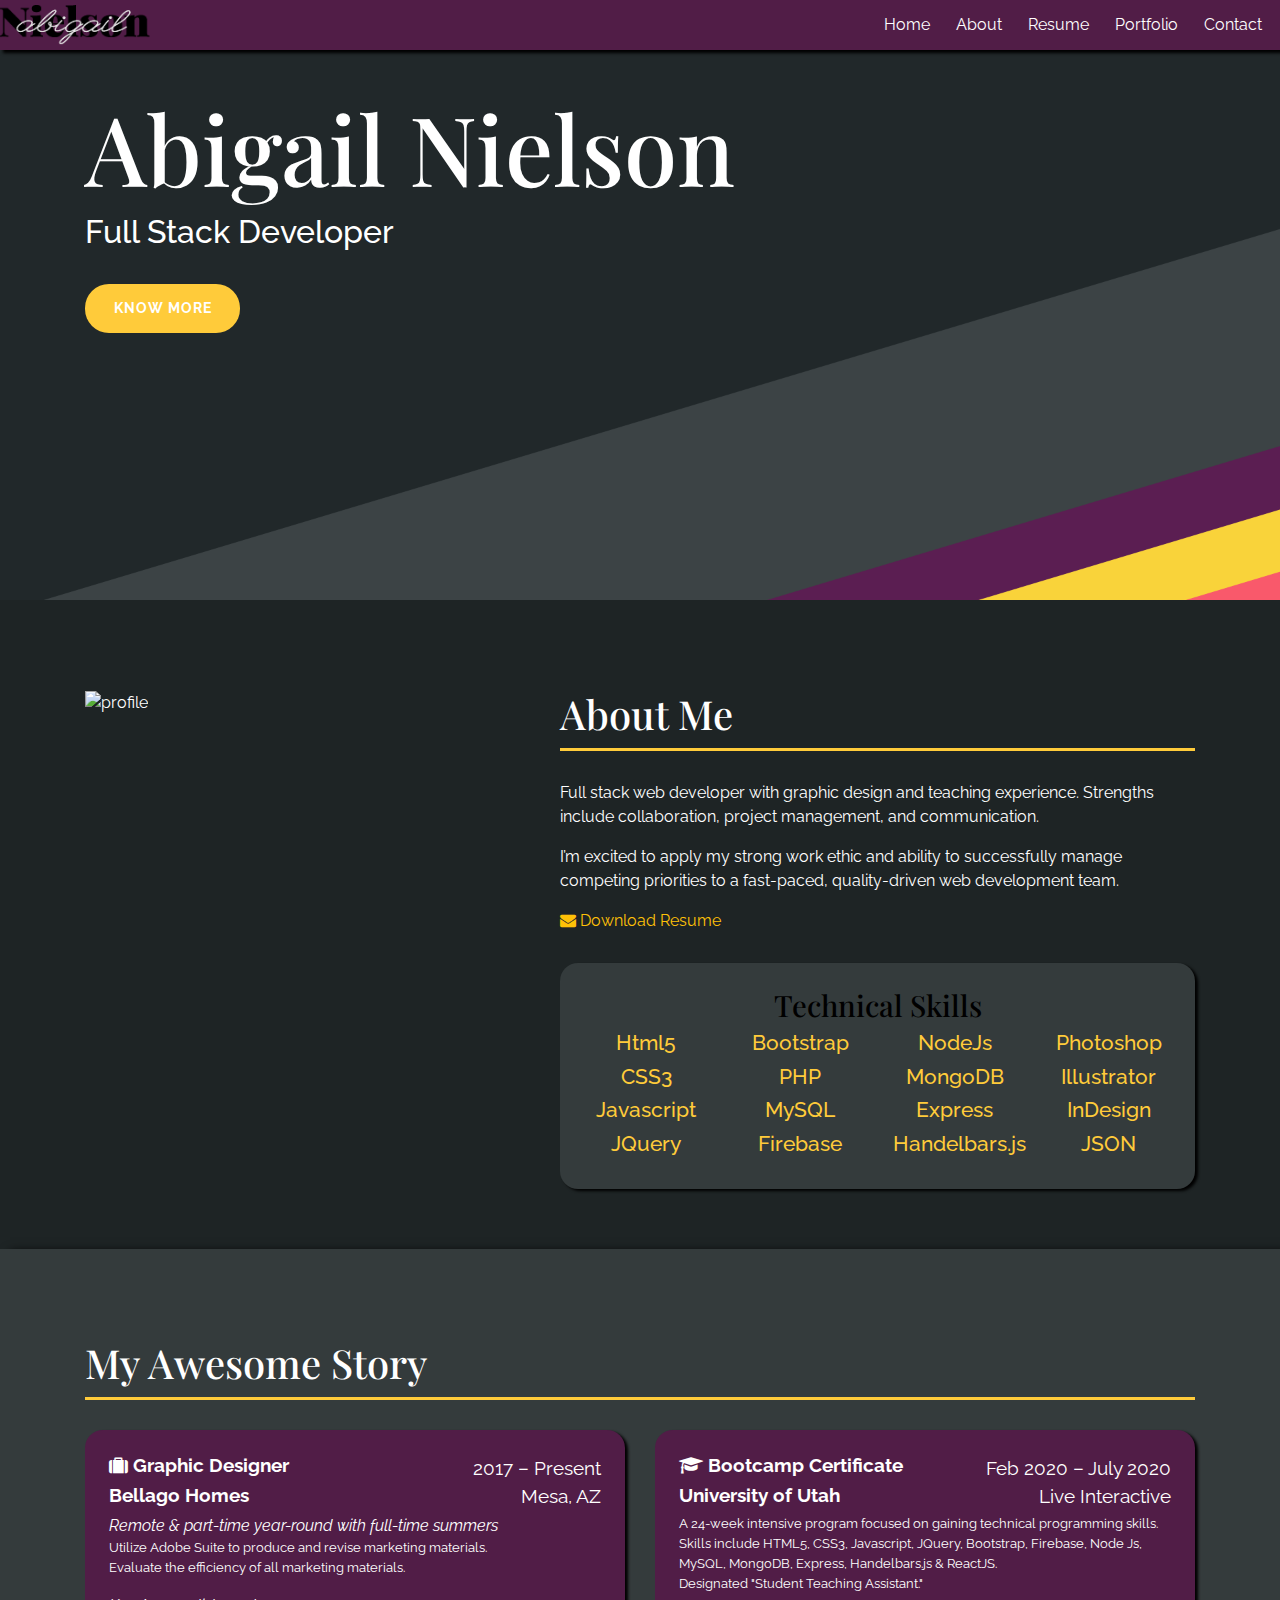
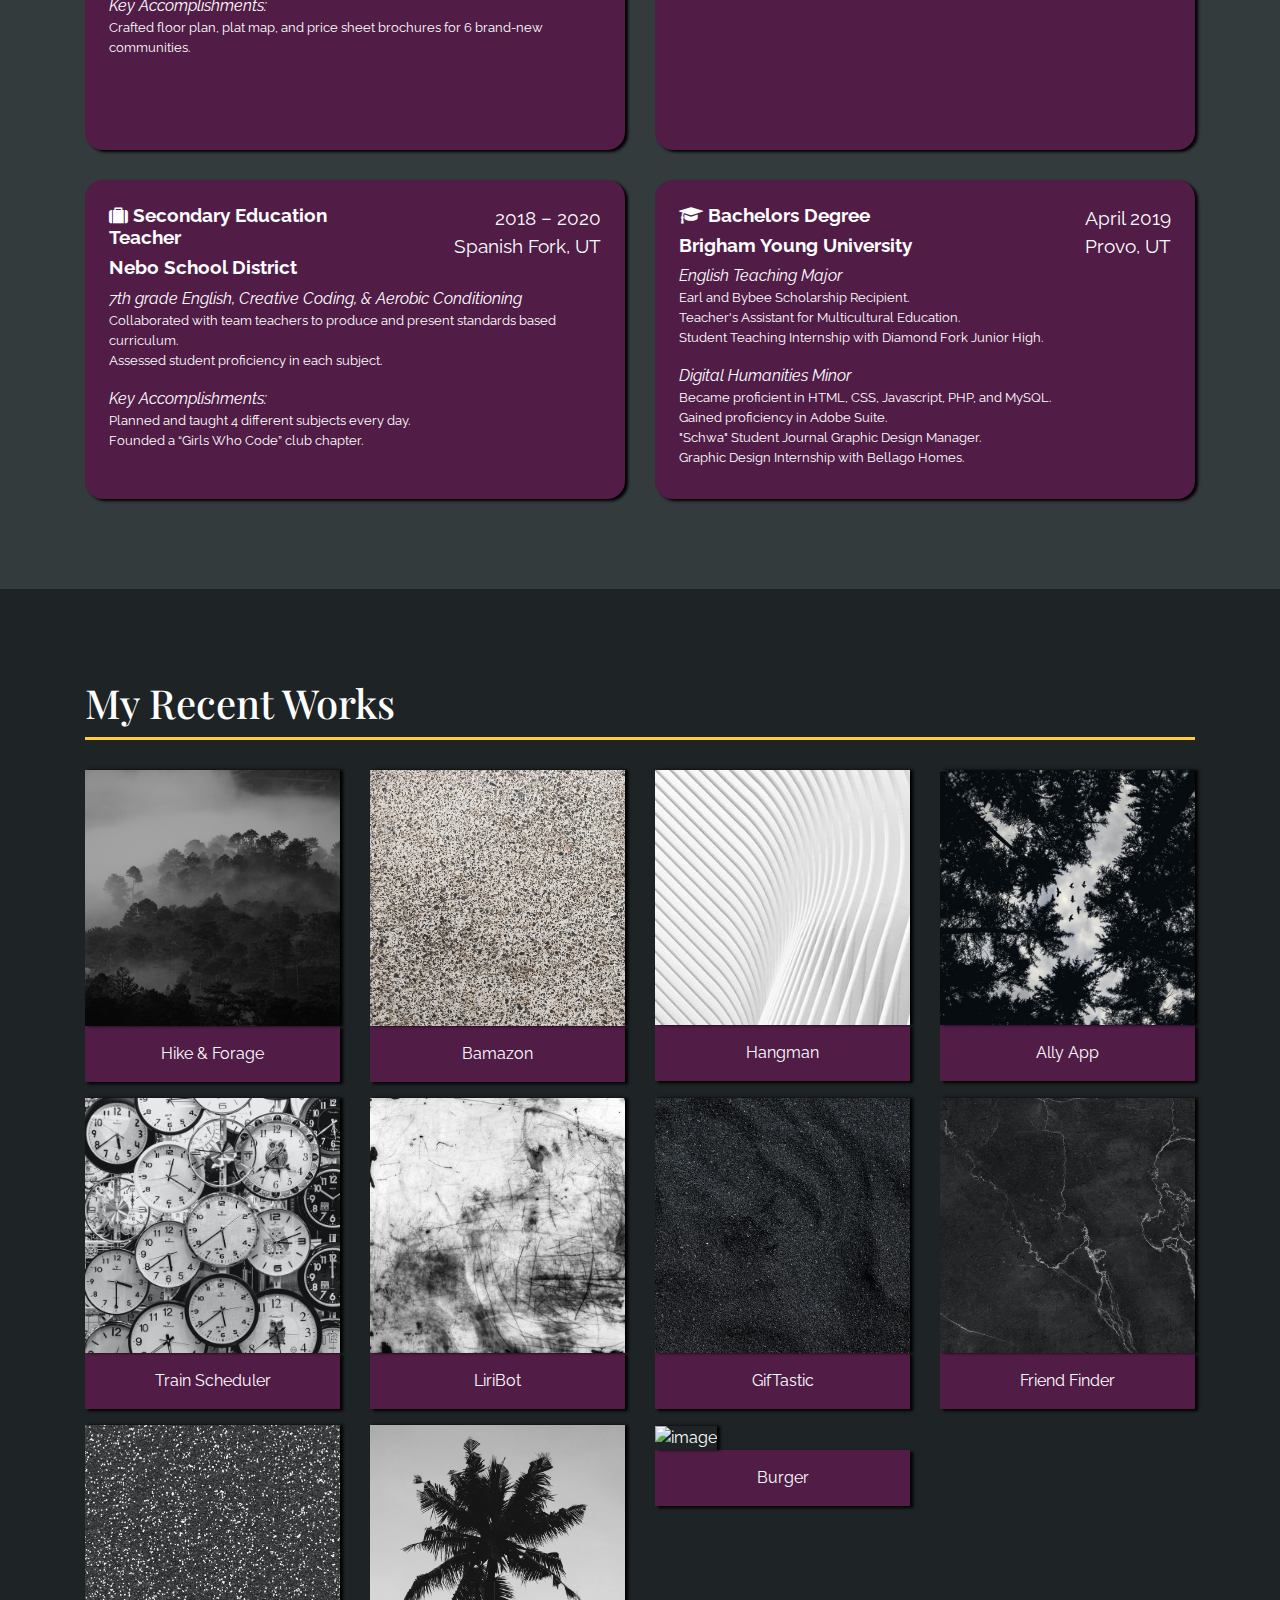
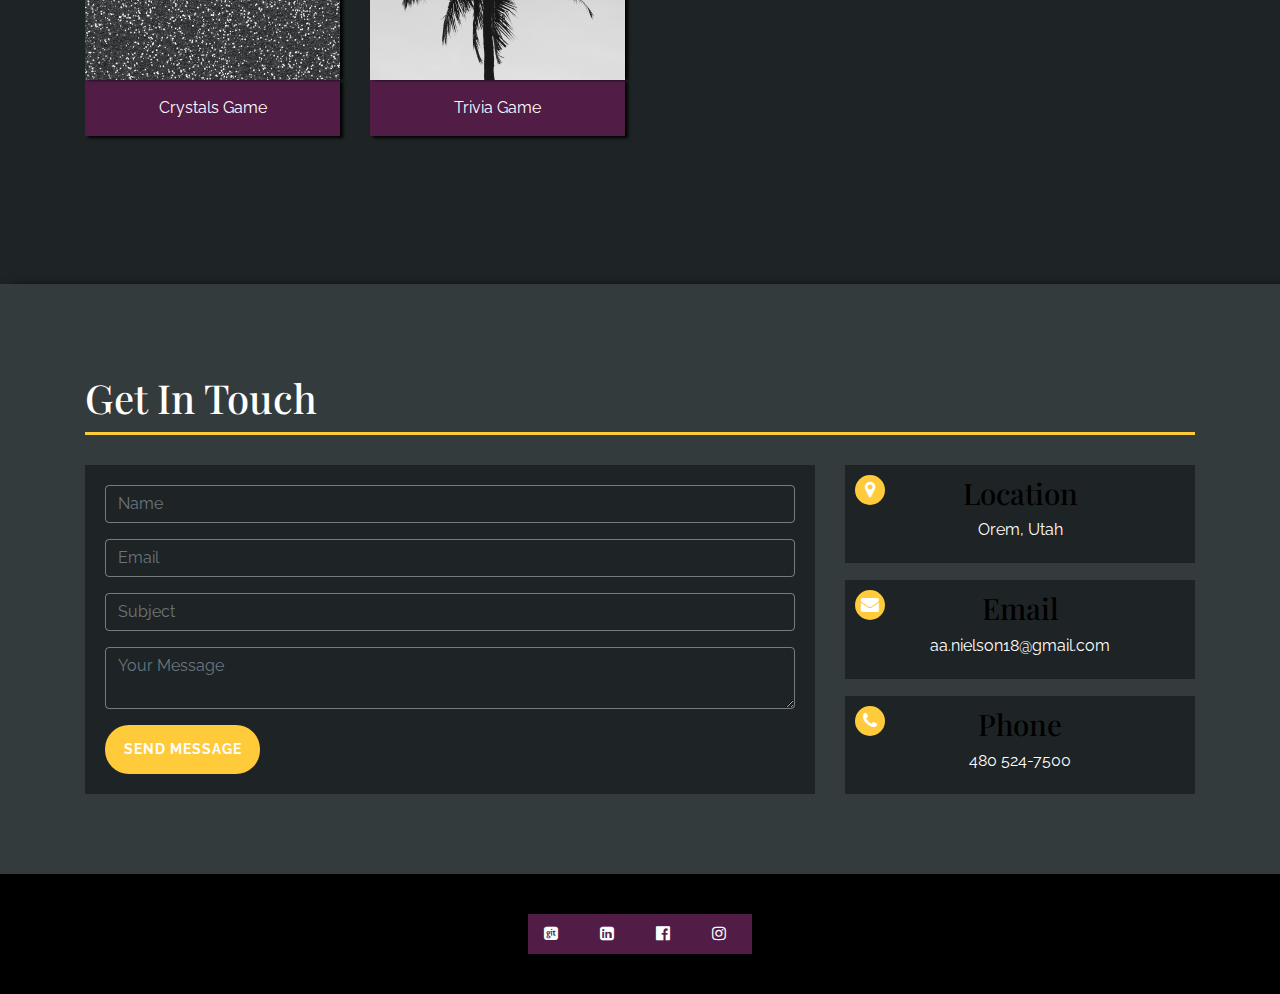
==== index.html @ 31f8a4b5 "fixed responsive navbar styling" ====
<!DOCTYPE html>
<html lang="en">

<head>
    <meta charset="UTF-8">
    <meta name="viewport" content="width=device-width, initial-scale=1.0">
    <!--Link to reset styling-->
    <link rel="stylesheet" type="text/css" href="assets/css/reset.css">
    <!--Link to bootstrap-->
    <link rel="stylesheet" href="https://stackpath.bootstrapcdn.com/bootstrap/4.4.1/css/bootstrap.min.css"
        integrity="sha384-Vkoo8x4CGsO3+Hhxv8T/Q5PaXtkKtu6ug5TOeNV6gBiFeWPGFN9MuhOf23Q9Ifjh" crossorigin="anonymous">
    <link rel="stylesheet" href="https://maxcdn.bootstrapcdn.com/font-awesome/4.7.0/css/font-awesome.min.css">
    <!--Link to personal styling-->
    <link rel="stylesheet" type="text/css" href="assets/css/style.css">
    <!--Link to google fonts-->
    <link
        href="https://fonts.googleapis.com/css2?family=League+Script&family=Playfair+Display:wght@400;500;900&family=Raleway:ital,wght@0,200;0,300;0,400;1,300;1,400&display=swap"
        rel="stylesheet">
    <!--tab display-->
    <title>Abigail Nielson - Full Stack</title>
</head>

<body>
    <!--navbar to link to different portions of the same page-->
    <nav class="navbar navbar-expand-md navbar-dark p-0 fixed-top" id="navlinks">
       <!--Nielson Logo?-->
        <a class="navbar-brand" href="#">
            <img src="./assets/images/designer-logo.png" width="150" height="40" alt="Abigail Nielson">
        </a>
        <!-- <div class="container-fluid">
            <div id="collapsed-navbar"> -->
                <button class="navbar-toggler" type="button" data-toggle="collapse" data-target="#navbarNav"
                    aria-controls="navbarNav" aria-expanded="false" aria-label="Toggle navigation">
                    <span class="text-white navbar-toggler-icon"></span>
                </button>
                <div class="collapse navbar-collapse text-right" id="navbarNav">
                    <ul class="navbar-nav ml-auto">
                        <li class="nav-item active"><a href="#home" class="text-white nav-link">Home<span
                                    class="sr-only">(current)</span></a></li>
                        <li class="nav-item"><a href="#about" class="text-white nav-link">About</a></li>
                        <li class="nav-item"><a href="#resume" class="text-white nav-link">Resume</a></li>
                        <li class="nav-item"><a href="#portfolio" class="text-white nav-link">Portfolio</a></li>
                        <li class="nav-item"><a href="#contact" class="text-white nav-link">Contact</a></li>
                    </ul>
                <!-- </div>
            </div> -->
        </div>
    </nav>
    <!--==================End Navbar==================-->

    <!--Initial section with image-->
    <div id="home" class="grey-back">
        <div class="main container">
            <h1 class="text-white">Abigail Nielson</h1>
            <h2 class="text-white">Full Stack Developer</h2>
            <br>
            <div class="my-btn">
                <a href="#about" class="main-btn know-more">Know More</a>
            </div>
        </div>
    </div>

    <!--About me section with picture of me-->
    <div id="about" class="black-back">
        <div class="main container">
            <div class="row">
                <div class="col-lg-5 col-md-6">
                    <div class="about-image">
                        <img class="img-responsive" src="./assets/images/profile.png" alt="profile" width="100%">
                    </div>
                </div>
                <div class="col-lg-7 col-md-6">
                    <div class="main-title">
                        <h3 class="text-white">About Me</h3>
                    </div>
                    <!--This is where I'll fill in my story-->
                    <div id="brand-statement">
                        <p>Full stack web developer with graphic design and teaching experience. Strengths include
                            collaboration, project management, and communication.</p>
                        <p>I’m excited to apply my strong work ethic and ability to successfully manage competing
                            priorities to a fast-paced, quality-driven web development team.</p>
                        <a href="./assets/Abigail-Nielson-Resume.pdf" download="A-Nielson-Resume"
                            class="text-warning"><span><i class="fa fa-envelope fa-xxs"></i></span> Download Resume</a>
                    </div>
                    <div class="skills-1">
                        <div class="row">
                            <div class="col-sm-12 text-center">
                                <h5>Technical Skills</h5>
                            </div>
                        </div>
                        <div class="row">
                            <div class="col-sm-3 col-xs-3 skills-xs">
                                <div class="skills-inner">
                                    <h4>Html5</h4>
                                </div>
                                <div class="skills-inner">
                                    <h4>CSS3</h4>
                                </div>
                                <div class="skills-inner">
                                    <h4>Javascript</h4>
                                </div>
                                <div class="skills-inner">
                                    <h4>JQuery</h4>
                                </div>
                            </div>
                            <div class="col-sm-3 col-xs-3 skills-xs">
                                <div class="skills-inner">
                                    <h4>Bootstrap</h4>
                                </div>
                                <div class="skills-inner">
                                    <h4>PHP</h4>
                                </div>
                                <div class="skills-inner">
                                    <h4>MySQL</h4>
                                </div>
                                <div class="skills-inner">
                                    <h4>Firebase</h4>
                                </div>
                            </div>
                            <div class="col-sm-3 col-xs-3 skills-xs">
                                <div class="skills-inner">
                                    <h4>NodeJs</h4>
                                </div>
                                <div class="skills-inner">
                                    <h4>MongoDB</h4>
                                </div>
                                <div class="skills-inner">
                                    <h4>Express</h4>
                                </div>
                                <div class="skills-inner">
                                    <h4>Handelbars.js</h4>
                                </div>
                            </div>
                            <div class="col-sm-3 col-xs-3 skills-xs">
                                <div class="skills-inner">
                                    <h4>Photoshop</h4>
                                </div>
                                <div class="skills-inner">
                                    <h4>Illustrator</h4>
                                </div>
                                <div class="skills-inner">
                                    <h4>InDesign</h4>
                                </div>
                                <div class="skills-inner">
                                    <h4>JSON</h4>
                                </div>
                            </div>
                        </div>
                    </div>
                </div>
                <div class="col-12">
                    <div class="skills-2">
                        <div class="row">
                            <div class="col-sm-12 text-center">
                                <h5>Technical Skills</h5>
                            </div>
                        </div>
                        <div class="row">
                            <div class="col-3">
                                <div class="skills-inner">
                                    <h4>Html5</h4>
                                </div>
                                <div class="skills-inner">
                                    <h4>CSS3</h4>
                                </div>
                                <div class="skills-inner">
                                    <h4>Javascript</h4>
                                </div>
                                <div class="skills-inner">
                                    <h4>JQuery</h4>
                                </div>
                            </div>
                            <div class="col-3">
                                <div class="skills-inner">
                                    <h4>Bootstrap</h4>
                                </div>
                                <div class="skills-inner">
                                    <h4>PHP</h4>
                                </div>
                                <div class="skills-inner">
                                    <h4>MySQL</h4>
                                </div>
                                <div class="skills-inner">
                                    <h4>Firebase</h4>
                                </div>
                            </div>
                            <div class="col-3">
                                <div class="skills-inner">
                                    <h4>NodeJs</h4>
                                </div>
                                <div class="skills-inner">
                                    <h4>MongoDB</h4>
                                </div>
                                <div class="skills-inner">
                                    <h4>Express</h4>
                                </div>
                                <div class="skills-inner">
                                    <h4>Handelbars.js</h4>
                                </div>
                            </div>
                            <div class="col-3">
                                <div class="skills-inner">
                                    <h4>Photoshop</h4>
                                </div>
                                <div class="skills-inner">
                                    <h4>Illustrator</h4>
                                </div>
                                <div class="skills-inner">
                                    <h4>InDesign</h4>
                                </div>
                                <div class="skills-inner">
                                    <h4>JSON</h4>
                                </div>
                            </div>
                        </div>
                    </div>
                </div>
                <!-- <div class="col-12 mt-3">
                    <div class="skills-3">
                        <div class="row">
                            <div class="col-sm-12 text-center pb-1">
                                <h5>Soft Skills</h5>
                            </div>
                        </div>
                        <div class="row">
                            <div class="col-3">
                                <div class="skills-inner">
                                    <h4>Communication</h4>
                                </div>
                                <div class="skills-inner">
                                    <h4>Teamwork</h4>
                                </div> 
                            </div>
                            <div class="col-3">
                                <div class="skills-inner">
                                    <h4>Problem Solving</h4>
                                </div> 
                                 <div class="skills-inner">
                                    <h4>Collaboration</h4>
                                </div>
                            </div>
                            <div class="col-3">
                                <div class="skills-inner">
                                    <div class="skills-inner">
                                        <h4>Public Speaking</h4>
                                    </div>
                                    <div>
                                        <h4>Time Management</h4>
                                    </div>
                                </div>
                            </div>
                            <div class="col-3">
                                <div class="skills-inner">
                                    <h4>Creativity</h4>
                                </div>
                                <div class="skills-inner">
                                    <h4>Organization</h4>
                                </div>
                            </div>
                        </div>
                    </div>
                </div>
            </div> -->

            </div>
        </div>

        <!--resume section-->
        <div id="resume" class="grey-back">
            <div class="main container">
                <h3 class="text-white">My Awesome Story</h3>
                <div class="row">
                    <div class="col-lg-6 employment">
                        <div class="experience h-50" id="bellago">
                            <div class="row">
                                <div class="col-sm-7">
                                    <div class="experience-intro">
                                        <h6><i class="fa fa-suitcase"></i> Graphic Designer</h6>
                                    </div>
                                    <div class="experience-intro">
                                        <h6>Bellago Homes</h6>
                                    </div>
                                </div>
                                <div class="col-sm-5 justify-content-end">
                                    <div class="experience-details">
                                        <div>
                                            <h7>2017 – Present</h7>
                                        </div>
                                        <div>
                                            <h7>Mesa, AZ</h7>
                                        </div>
                                    </div>
                                </div>
                            </div>
                            <div class="row">
                                <div class="col-sm-12">
                                    <div class="experience-description">
                                        <h8>Remote & part-time year-round with full-time summers</h8>
                                        <ul>
                                            <li>Utilize Adobe Suite to produce and revise marketing materials.</li>
                                            <li>Evaluate the efficiency of all marketing materials.</li>
                                        </ul>
                                    </div>
                                    <div class="experience-accomplishments">
                                        <h8>Key Accomplishments:</h8>
                                        <ul>
                                            <li>Crafted floor plan, plat map, and price sheet brochures for 6 brand-new
                                                communities.</li>
                                        </ul>
                                    </div>
                                </div>
                            </div>
                        </div>
                        <div class="experience h-50" id="teaching">
                            <div class="row">
                                <div class="col-sm-7">
                                    <div class="experience-intro">
                                        <h6><i class="fa fa-suitcase"></i> Secondary Education Teacher</h6>
                                    </div>
                                    <div class="experience-intro">
                                        <h6>Nebo School District </h6>
                                    </div>
                                </div>
                                <div class="col-sm-5">
                                    <div class="experience-details">
                                        <div class="experience-intro">
                                            <h7>2018 – 2020</h7>
                                        </div>
                                        <div class="experience-intro">
                                            <h7>Spanish Fork, UT</h7>
                                        </div>
                                    </div>
                                </div>
                            </div>
                            <div class="row">
                                <div class="col-sm-12">
                                    <div class="experience-description">
                                        <h8>7th grade English, Creative Coding, & Aerobic Conditioning</h8>
                                        <ul>
                                            <li>Collaborated with team teachers to produce and present standards based
                                                curriculum.</li>
                                            <li>Assessed student proficiency in each subject.</li>
                                        </ul>
                                    </div>
                                    <div class="experience-accomplishments">
                                        <h8>Key Accomplishments:</h8>
                                        <ul>
                                            <li>Planned and taught 4 different subjects every day.</li>
                                            <li>Founded a “Girls Who Code” club chapter.</li>
                                        </ul>
                                    </div>
                                </div>
                            </div>
                        </div>
                    </div>
                    <div class="col-lg-6 education">
                        <div class="experience h-50" id="bootcamp">
                            <div class="row">
                                <div class="col-sm-7">
                                    <div class="experience-intro">
                                        <h6><i class="fa fa-graduation-cap"></i> Bootcamp Certificate</h6>
                                    </div>
                                    <div class="experience-intro">
                                        <h6>University of Utah</h6>
                                    </div>
                                </div>
                                <div class="col-sm-5">
                                    <div class="experience-details">
                                        <div class="experience-intro">
                                            <h7>Feb 2020 – July 2020</h7>
                                        </div>
                                        <div class="experience-intro">
                                            <h7>Live Interactive</h7>
                                        </div>
                                    </div>
                                </div>
                            </div>
                            <div class="row">
                                <div class="col-sm-12">
                                    <div class="experience-description">
                                        <ul>
                                            <li>A 24-week intensive program focused on gaining technical programming
                                                skills.</li>
                                            <li>Skills include HTML5, CSS3, Javascript, JQuery, Bootstrap, Firebase,
                                                Node Js, MySQL, MongoDB, Express, Handelbars.js & ReactJS.</li>
                                            <li>Designated "Student Teaching Assistant."</li>
                                        </ul>
                                    </div>
                                </div>
                            </div>
                        </div>
                        <div class="experience h-50" id="byu">
                            <div class="row">
                                <div class="col-sm-7">
                                    <div class="experience-intro">
                                        <h6><i class="fa fa-graduation-cap"></i> Bachelors Degree</h6>
                                    </div>
                                    <div class="experience-intro">
                                        <h6>Brigham Young University</h6>
                                    </div>
                                </div>
                                <div class="col-sm-5">
                                    <div class="experience-details">
                                        <div class="experience-intro">
                                            <h7>April 2019</h7>
                                        </div>
                                        <div class="experience-intro">
                                            <h7>Provo, UT</h7>
                                        </div>
                                    </div>
                                </div>
                            </div>
                            <div class="row">
                                <div class="col-sm-12">
                                    <div class="experience-description">
                                        <h8>English Teaching Major</h8>
                                        <ul>
                                            <li>Earl and Bybee Scholarship Recipient.</li>
                                            <li>Teacher's Assistant for Multicultural Education.</li>
                                            <li>Student Teaching Internship with Diamond Fork Junior High.</li>
                                        </ul>
                                    </div>
                                    <div class="experience-accomplishments">
                                        <h8>Digital Humanities Minor</h8>
                                        <ul>
                                            <li>Became proficient in HTML, CSS, Javascript, PHP, and MySQL.</li>
                                            <li>Gained proficiency in Adobe Suite.</li>
                                            <li>"Schwa" Student Journal Graphic Design Manager.</li>
                                            <li>Graphic Design Internship with Bellago Homes.</li>
                                        </ul>
                                    </div>
                                </div>
                            </div>
                        </div>
                    </div>
                </div>
            </div>

        </div>

        <!--portfolio section with recent work-->
        <div id="portfolio" class="black-back">
            <div class="main container mb-5">
                <h3 class="text-white">My Recent Works</h3>
                <!--==================Portfolio Items Row 1==================-->
                <div class="row">
                    <div class="col-md-3 portfolio-modal" data-toggle="modal" data-target="#myGroupProject1">
                        <img src="./assets/images/b-w-art/grayscale-trees.jpg" alt="image"
                            class="img-fluid portfolio-img">
                        <p class="item-title p-3 text-center">Hike & Forage</p>
                    </div>
                    <div class="col-md-3 portfolio-modal" data-toggle="modal" data-target="#myBamazon">
                        <img src="./assets/images/b-w-art/abstract-pattern.jpg" alt="image"
                            class="img-fluid portfolio-img">
                        <p class="item-title p-3 text-center">Bamazon</p>
                    </div>
                    <div class="col-md-3 portfolio-modal">
                        <div data-toggle="modal" data-target="#myHangman">
                            <img src="./assets/images/b-w-art/curve-design.jpg" alt="image"
                                class="img-fluid portfolio-img">
                            <p class="item-title p-3 text-center">Hangman</p>
                        </div>
                    </div>
                    <div class="col-md-3 portfolio-modal">
                        <div data-toggle="modal" data-target="#myAllyApp">
                            <img src="./assets/images/b-w-art/trees-and-flying-birds.jpg" alt="image"
                                class="img-fluid portfolio-img">
                            <p class="item-title p-3 text-center">Ally App</p>
                        </div>
                    </div>
                </div>
                <!--Portfolio Items Row 2-->
                <div class="row">
                    <div class="col-md-3 portfolio-modal" data-toggle="modal" data-target="#myTrainScheduler">
                        <img src="./assets/images/b-w-art/photo-of-clocks.jpg" alt="image"
                            class="img-fluid portfolio-img">
                        <p class="item-title p-3 text-center">Train Scheduler</p>
                    </div>
                    <div class="col-md-3 portfolio-modal" data-toggle="modal" data-target="#myLiriBot">
                        <img src="./assets/images/b-w-art/monochrome.jpg" alt="image" class="img-fluid portfolio-img">
                        <p class="item-title p-3 text-center">LiriBot</p>
                    </div>
                    <div class="col-md-3 portfolio-modal" data-toggle="modal" data-target="#myGifTastic">
                        <img src="./assets/images/b-w-art/black-textile.jpg" alt="image"
                            class="img-fluid portfolio-img">
                        <p class="item-title p-3 text-center">GifTastic</p>
                    </div>
                    <div class="col-md-3 portfolio-modal">
                        <div data-toggle="modal" data-target="#myFriendFinder">
                            <img src="./assets/images/b-w-art/gray-surface.jpg" alt="image"
                                class="img-fluid portfolio-img">
                            <p class="item-title p-3 text-center">Friend Finder</p>
                        </div>
                    </div>
                </div>
                <!--Portfolio Items Row 3-->
                <div class="row">
                    <div class="col-md-3 portfolio-modal">
                        <div data-toggle="modal" data-target="#myCrystals">
                            <img src="./assets/images/b-w-art/surface.jpg" alt="image" class="img-fluid portfolio-img">
                            <p class="item-title p-3 text-center">Crystals Game</p>
                        </div>
                    </div>
                    <div class="col-md-3 portfolio-modal" data-toggle="modal" data-target="#myTrivia">
                        <img src="./assets/images/b-w-art/coconut-tree.jpg" alt="image" class="img-fluid portfolio-img">
                        <p class="item-title p-3 text-center">Trivia Game</p>
                    </div>
                    <div class="col-md-3 portfolio-modal" data-toggle="modal" data-target="#myBurger">
                        <img src="./assets/images/b-w-art/leaf-4593904.jpg" alt="image" class="img-fluid portfolio-img">
                        <p class="item-title p-3 text-center">Burger</p>
                    </div>
                </div>
            </div>
            <!--==================MODALS with project info==================-->
            <div>
                <div class="row m-4">
                    <!--Hangman modal-->
                    <div id="myHangman" class="modal fade" role="dialog">
                        <div class="modal-dialog modal-dialog-centered modal-lg">
                            <!--Modal content-->
                            <div class="modal-content">
                                <div class="modal-header">
                                    <h5>Hangman</h5>
                                </div>
                                <div class="modal-body">
                                    <p>This project is a word-guess game. This app runs in the browser, and features
                                        dynamically updated HTML and CSS powered by JavaScript.</p>
                                    <ul>
                                        <li>Javascript</li>
                                        <li>HTML5</li>
                                        <li>CSS</li>
                                    </ul>
                                </div>
                                <div class="modal-footer">
                                    <a class="text-secondary" href="https://github.com/aanielson/Word-Guess-Game">
                                        <i class="fa fa-github fa-3x"></i>
                                    </a>
                                    <a href="https://aanielson.github.io/Word-Guess-Game/index.html"
                                        class="project-link btn">Go to project!</a>
                                    <button type="button" class="btn" id="modal-button"
                                        data-dismiss="modal">Close</button>
                                </div>
                            </div>
                        </div>
                    </div>
                    <!--Crystals Game Modal-->
                    <div id="myCrystals" class="modal fade" role="dialog">
                        <div class="modal-dialog modal-dialog-centered modal-lg">
                            <!--Modal content-->
                            <div class="modal-content">
                                <div class="modal-header">
                                    <h5>Crystals Game</h5>
                                </div>
                                <div class="modal-body">
                                    <p>This project is a fun and interactive game for web browsers. It dynamically
                                        updates the HTML pages with the jQuery library.</p>
                                    <p>Here's how the game works:</p>
                                    <ol>
                                        <li>There will be four crystals displayed as buttons on the page. The player
                                            will be shown a random number at the start of the game.</li>
                                        <li>When the player clicks on a crystal, it will add a specific amount of points
                                            to the player's total score. The game hides this amount until the player
                                            clicks a crystal.</li>
                                        <li>When they do click a crystal, the player's score counter is updated.</li>
                                        <li>The player wins if their total score matches the random number from the
                                            beginning of the game. The player loses if their score goes above the random
                                            number.</li>
                                        <li>The game restarts whenever the player wins or loses, and the scoreboard is
                                            updated to reflect that.</li>
                                    </ol>
                                    <h9>Technologies Used</h9>
                                    <ul>
                                        <li>Javascript</li>
                                        <li>JQuery</li>
                                        <li>HTML5</li>
                                        <li>CSS</li>
                                        <li>Bootstrap</li>
                                    </ul>
                                </div>
                                <div class="modal-footer">
                                    <a class="text-secondary" href="https://github.com/aanielson/unit-4-game">
                                        <i class="fa fa-github fa-3x"></i>
                                    </a>
                                    <a href="https://aanielson.github.io/unit-4-game/" class="project-link btn">Go to
                                        project!</a>
                                    <button type="button" class="btn" id="modal-button"
                                        data-dismiss="modal">Close</button>
                                </div>
                            </div>
                        </div>
                    </div>
                    <!--Trivia Game Modal-->
                    <div id="myTrivia" class="modal fade" role="dialog">
                        <div class="modal-dialog modal-dialog-centered modal-lg">
                            <!--Modal content-->
                            <div class="modal-content">
                                <div class="modal-header">
                                    <h5>Trivia Game</h5>
                                </div>
                                <div class="modal-body">
                                    <p>This project is a Pokémon trivia game using JavaScript for the logic and jQuery
                                        to manipulate HTML.</p>
                                    <h9>Technologies Used</h9>
                                    <ul>
                                        <li>Javascript</li>
                                        <li>JQuery</li>
                                        <li>Timers</li>
                                        <li>HTML5</li>
                                        <li>CSS</li>
                                        <li>Bootstrap</li>
                                    </ul>
                                </div>
                                <div class="modal-footer">
                                    <a class="text-secondary" href="https://github.com/aanielson/TriviaGame">
                                        <i class="fa fa-github fa-3x"></i>
                                    </a>
                                    <a href="https://aanielson.github.io/TriviaGame/" class="project-link btn">Go to
                                        project!</a>
                                    <button type="button" class="btn" id="modal-button"
                                        data-dismiss="modal">Close</button>
                                </div>
                            </div>
                        </div>
                    </div>
                    <!--GifTastic Modal-->
                    <div id="myGifTastic" class="modal fade" role="dialog">
                        <div class="modal-dialog modal-dialog-centered modal-lg">
                            <!--Modal content-->
                            <div class="modal-content">
                                <div class="modal-header">
                                    <h5>GifTastic</h5>
                                </div>
                                <div class="modal-body">
                                    <p>This project used the GIPHY API to make a dynamic web page that populates with
                                        gifs of your choice.</p>
                                    <h9>Technologies Used</h9>
                                    <ul>
                                        <li>Javascript</li>
                                        <li>JQuery</li>
                                        <li>AJAX</li>
                                        <li>APIs</li>
                                        <li>HTML5</li>
                                        <li>CSS</li>
                                        <li>Bootstrap</li>
                                    </ul>
                                </div>
                                <div class="modal-footer">
                                    <a class="text-secondary" href="https://github.com/aanielson/GifTastic">
                                        <i class="fa fa-github fa-3x"></i>
                                    </a>
                                    <a href="https://aanielson.github.io/GifTastic/" class="project-link btn">Go to
                                        project!</a>
                                    <button type="button" class="btn" id="modal-button"
                                        data-dismiss="modal">Close</button>
                                </div>
                            </div>
                        </div>
                    </div>
                    <!--Train Scheduler Modal-->
                    <div id="myTrainScheduler" class="modal fade" role="dialog">
                        <div class="modal-dialog modal-dialog-centered modal-lg">
                            <!--Modal content-->
                            <div class="modal-content">
                                <div class="modal-header">
                                    <h5>Train Scheduler</h5>
                                </div>
                                <div class="modal-body">
                                    <p>This project showcases a train schedule application that incorporates Firebase to
                                        host arrival and departure data. It retrieves and manipulates this information
                                        with Moment.js. This website provides up-to-date information about various
                                        trains, namely their arrival times and how many minutes remain until they arrive
                                        at their station.</p>
                                    <h9>Technologies Used</h9>
                                    <ul>
                                        <li>HTML5</li>
                                        <li>CSS</li>
                                        <li>Bootstrap</li>
                                        <li>Firebase</li>
                                        <li>Moment.js</li>
                                        <li>Javascript</li>
                                        <li>JQuery</li>
                                    </ul>
                                </div>
                                <div class="modal-footer">
                                    <a class="text-secondary" href="https://github.com/aanielson/Train-Scheduler">
                                        <i class="fa fa-github fa-3x"></i>
                                    </a>
                                    <a href="https://aanielson.github.io/Train-Scheduler/" class="project-link btn">Go
                                        to project!</a>
                                    <button type="button" class="btn" id="modal-button"
                                        data-dismiss="modal">Close</button>
                                </div>
                            </div>
                        </div>
                    </div>
                    <!--Group project modal-->
                    <div id="myGroupProject1" class="modal fade" role="dialog">
                        <div class="modal-dialog modal-dialog-centered modal-lg">
                            <!--Modal content-->
                            <div class="modal-content">
                                <div class="modal-header">
                                    <h5>Hike & Forage Utah</h5>
                                </div>
                                <div class="modal-body">
                                    <p>This was an important step in my full-stack journey as I used all the skills and
                                        knowledge from the first third of my bootcamp to work with a group to build web
                                        application from scratch. With my team, I conceived and executed a design that
                                        solves a real-world problem by integrating data received from multiple
                                        server-side API requests. Because we worked collaboratively, we practiced agile
                                        development methodologies and implemented feature and bug fixes using the git
                                        branch workflow and pull requests.</p>
                                    <p>My role was integrating data received from multiple server-side API requests into
                                        user-friendly formats while other teammates focused on front-end styling.</p>
                                    <p>Our website was awarded “Most Overall Original Concept” for connecting users with
                                        hikes to forage plants.</p>
                                    <h9>Technologies Used</h9>
                                    <ul>
                                        <li>HTML5</li>
                                        <li>CSS</li>
                                        <li>Bootstrap</li>
                                        <li>AJAX</li>
                                        <li>Javascript</li>
                                        <li>JQuery</li>
                                    </ul>
                                </div>
                                <div class="modal-footer">
                                    <a class="text-secondary" href="https://github.com/lindseypaluso/hikeandforageapp/">
                                        <i class="fa fa-github fa-3x"></i>
                                    </a>
                                    <a href="https://lindseypaluso.github.io/hikeandforageapp"
                                        class="project-link btn">Go to project!</a>
                                    <button type="button" class="btn" id="modal-button"
                                        data-dismiss="modal">Close</button>
                                </div>
                            </div>
                        </div>
                    </div>
                    <!--LiriBot modal-->
                    <div id="myLiriBot" class="modal fade" role="dialog">
                        <div class="modal-dialog modal-dialog-centered modal-lg">
                            <!--Modal content-->
                            <div class="modal-content">
                                <div class="modal-header">
                                    <h5>LiriBot</h5>
                                </div>
                                <div class="modal-body">
                                    <p>LIRI is a command line node app that takes in parameters and gives back data –
                                        similar to Apple's SIRI! This project's comands focus on songs, musicians, and
                                        concerts</p>
                                    <h9>Technologies Used</h9>
                                    <ul>
                                        <li>JavaScript</li>
                                        <li>Node</li>
                                    </ul>
                                </div>
                                <div class="modal-footer">
                                    <a class="text-secondary btn btn-social-icon btn-github"
                                        href="https://github.com/aanielson/liri-node-app">
                                        <i class="fa fa-github fa-3x"></i>
                                    </a>
                                    <a href="https://youtu.be/gcZITZZOf_Q" class="text-secondary btn mr-3"><i
                                            class="fa fa-youtube-play fa-3x" aria-hidden="true"></i></a>
                                    <button type="button" class="btn" id="modal-button"
                                        data-dismiss="modal">Close</button>
                                </div>
                            </div>
                        </div>
                    </div>
                    <!--Bamazon modal-->
                    <div id="myBamazon" class="modal fade" role="dialog">
                        <div class="modal-dialog modal-dialog-centered modal-lg">
                            <!--Modal content-->
                            <div class="modal-content">
                                <div class="modal-header">
                                    <h5>Bamazon</h5>
                                </div>
                                <div class="modal-body">
                                    <p>In this app, I created an Amazon-like storefront. The app takes in orders from
                                        "customers" and depletes stock from the store's inventory.</p>
                                    <h9>Technologies Used</h9>
                                    <ul>
                                        <li>JavaScript</li>
                                        <li>Node</li>
                                        <li>MySQL</li>
                                    </ul>
                                </div>
                                <div class="modal-footer">
                                    <a class="text-secondary btn btn-social-icon btn-github"
                                        href="https://github.com/aanielson/bamazonp">
                                        <i class="fa fa-github fa-3x"></i>
                                    </a>
                                    <a href="https://youtu.be/Ym6n_Op2qH4" class="text-secondary btn mr-3"><i
                                            class="fa fa-youtube-play fa-3x" aria-hidden="true"></i></a>
                                    <button type="button" class="btn" id="modal-button"
                                        data-dismiss="modal">Close</button>
                                </div>
                            </div>
                        </div>
                    </div>
                    <!--Burger modal-->
                    <div id="myBurger" class="modal fade" role="dialog">
                        <div class="modal-dialog modal-dialog-centered modal-lg">
                            <!--Modal content-->
                            <div class="modal-content">
                                <div class="modal-header">
                                    <h5>Burger</h5>
                                </div>
                                <div class="modal-body">
                                    <p>In this app, I created a burger logger with MySQL, Node, Express, Handlebars and
                                        a homemade ORM (yum!) following the MVC design pattern. Node and MySQL are used
                                        to query and route data in the app, and Handlebars to generates the HTML.</p>
                                    <h9>Technologies Used</h9>
                                    <ul>
                                        <li>HTML</li>
                                        <li>CSS</li>
                                        <li>JavaScript</li>
                                        <li>Node</li>
                                        <li>MySQL</li>
                                        <li>Express</li>
                                        <li>Handelbars</li>
                                        <li>Object Relational Mapping</li>
                                    </ul>
                                </div>
                                <div class="modal-footer">
                                    <a class="text-secondary btn btn-social-icon btn-github"
                                        href="https://github.com/aanielson/burger">
                                        <i class="fa fa-github fa-3x"></i>
                                    </a>
                                    <a href="#" class="text-secondary btn"><i class="fa fa-youtube-play fa-3x"
                                            aria-hidden="true"></i></a>
                                    <a href="#" class="project-link btn">Go to project!</a>
                                    <button type="button" class="btn" id="modal-button"
                                        data-dismiss="modal">Close</button>
                                </div>
                            </div>
                        </div>
                    </div>
                    <!--Friend Finder modal-->
                    <div id="myFriendFinder" class="modal fade" role="dialog">
                        <div class="modal-dialog modal-dialog-centered modal-lg">
                            <!--Modal content-->
                            <div class="modal-content">
                                <div class="modal-header">
                                    <h5>Friend Finder</h5>
                                </div>
                                <div class="modal-body">
                                    <p>In this activity, I built a compatibility-based "FriendFinder" application --
                                        basically a dating app. This full-stack site takes in results from users'
                                        surveys, then compares their answers with those from other users. The app will
                                        then display the name and picture of the user with the best overall match.
                                        Express handles routing, and the app is deployed to Heroku so other users can
                                        fill it out.</p>
                                    <h9>Technologies Used</h9>
                                    <ul>
                                        <li>HTML</li>
                                        <li>CSS</li>
                                        <li>Bootstrap</li>
                                        <li>Handelbars</li>
                                        <li>JavaScript</li>
                                        <li>jQuery</li>
                                        <li>Node.js</li>
                                        <li>MySQL</li>
                                        <li>Express</li>
                                    </ul>
                                </div>
                                <div class="modal-footer">
                                    <a class="text-secondary btn btn-social-icon btn-github"
                                        href="https://github.com/aanielson/friend-finder">
                                        <i class="fa fa-github fa-3x"></i>
                                    </a>
                                    <a href="https://youtu.be/DPc9erbdPnE" class="text-secondary btn"><i
                                            class="fa fa-youtube-play fa-3x" aria-hidden="true"></i></a>
                                    <a href="https://aanielsonfriendfinder.herokuapp.com/" class="project-link btn">Go
                                        to project!</a>
                                    <button type="button" class="btn" id="modal-button"
                                        data-dismiss="modal">Close</button>
                                </div>
                            </div>
                        </div>
                    </div>
                    <!--Project2/AllyApp Modal-->
                    <div id="myAllyApp" class="modal fade" role="dialog">
                        <div class="modal-dialog modal-dialog-centered modal-lg">
                            <!--Modal content-->
                            <div class="modal-content">
                                <div class="modal-header">
                                    <h5>The Ally App</h5>
                                </div>
                                <div class="modal-body">
                                    <p>The Ally App is a place where people can go to learn more about how to combat
                                        racial inequalities, view media resources that aid in combatting those
                                        inequalities, get assistance from people seeking to be allies, give assistance,
                                        and start petitions.</p>
                                    <p>This full-stack, MVC (Model-View-Controller) application allows you to create
                                        help posts and petitions (POST), update those help posts and petitions (PUT),
                                        delete them as needed (DELETE), and view hundreds of resources from different
                                        tables (GET).</p>
                                    <h9>Technologies Used</h9>
                                    <ul>
                                        <li>HTML</li>
                                        <li>CSS</li>
                                        <li>Bootstrap</li>
                                        <li>Handelbars</li>
                                        <li>JavaScript</li>
                                        <li>jQuery</li>
                                        <li>Node.js</li>
                                        <li>MySQL</li>
                                        <li>Sequelize</li>
                                        <li>Express</li>
                                        <li>Passport</li>
                                    </ul>
                                </div>
                                <div class="modal-footer">
                                    <a class="text-secondary btn btn-social-icon btn-github"
                                        href="https://github.com/lindseypaluso/allyApp">
                                        <i class="fa fa-github fa-3x"></i>
                                    </a>
                                    <a href="#" class="text-secondary btn"><i class="fa fa-youtube-play fa-3x"
                                            aria-hidden="true"></i></a>
                                    <a href="https://ally-resources.herokuapp.com/ " class="project-link btn">Go to
                                        project!</a>
                                    <button type="button" class="btn" id="modal-button"
                                        data-dismiss="modal">Close</button>
                                </div>
                            </div>
                        </div>
                    </div>
                    <!--Still need to do Burger 2: The Sequel-->
                </div>
            </div>

            <!--contact section-->
            <div id="contact" class="grey-back">
                <div class="main container">
                    <h3 class="text-white">Get In Touch</h3>
                    <div class="row">
                        <div class="col-md-8">
                            <form class="contact-form" action="mailto:aa.nielson18@gmail.com" method="post"
                                enctype="text/plain">
                                <div class="form-group">
                                    <input type="text" class="form-control" placeholder="Name" name="name" required>
                                </div>
                                <div class="form-group">
                                    <input type="email" class="form-control" placeholder="Email" name="email" required>
                                </div>
                                <div class="form-group">
                                    <input type="text" class="form-control" placeholder="Subject" name="subject"
                                        required>
                                </div>
                                <div class="form-group">
                                    <textarea class="form-control" placeholder="Your Message" name="message"
                                        required></textarea>
                                </div>
                                <input class="contact-btn main-btn" type="submit" value="Send Message">
                            </form>
                        </div>
                        <div class="col-md-4">
                            <div class="contact-boxes">
                                <div class="contact-box">
                                    <span class="icon-box"><i class="fa fa-map-marker"></i></span>
                                    <h5 class="title-box">Location</h5>
                                    <div class="content-box">
                                        <p>Orem, Utah</p>
                                    </div>
                                </div>
                                <div class="contact-box">
                                    <span class="icon-box"><i class="fa fa-envelope fa-xxs"></i></span>
                                    <h5 class="title-box">Email</h5>
                                    <div class="content-box">
                                        <p>aa.nielson18@gmail.com</p>
                                    </div>
                                </div>
                                <div class="contact-box">
                                    <span class="icon-box"><i class="fa fa-phone"></i></span>
                                    <h5 class="title-box">Phone</h5>
                                    <div class="content-box">
                                        <p>480 524-7500</p>
                                    </div>
                                </div>
                            </div>
                        </div>
                    </div>
                </div>
            </div>

            <!--==================Footer with professional links==================-->
            <footer>
                <ul class="nav navbar-fixed-bottom justify-content-center">
                    <li class="nav-item">
                        <a class="nav-link" href="https://github.com/aanielson">
                            <i class="fa fa-git-square text-white"></i>
                        </a>
                    </li>
                    <li class="nav-item">
                        <a class="nav-link" href="https://www.linkedin.com/in/abigail-nielson-16681919b/">
                            <i class="fa fa-linkedin-square text-white"></i>
                        </a>
                    </li>
                    <li class="nav-item">
                        <a class="nav-link" href="https://www.facebook.com/abbyfunkalicious">
                            <i class="fa fa-facebook-official text-white"></i>
                        </a>
                    </li>
                    <li class="nav-item">
                        <a class="nav-link" href="https://www.instagram.com/abbyanne18/">
                            <i class="fa fa-instagram text-white"></i>
                        </a>
                    </li>
                </ul>
            </footer>

            <!--JS links to jQuery, bootstrap, and personal-->
            <script src="https://code.jquery.com/jquery-3.4.1.slim.min.js"
                integrity="sha384-J6qa4849blE2+poT4WnyKhv5vZF5SrPo0iEjwBvKU7imGFAV0wwj1yYfoRSJoZ+n"
                crossorigin="anonymous"></script>
            <script src="https://cdn.jsdelivr.net/npm/popper.js@1.16.0/dist/umd/popper.min.js"
                integrity="sha384-Q6E9RHvbIyZFJoft+2mJbHaEWldlvI9IOYy5n3zV9zzTtmI3UksdQRVvoxMfooAo"
                crossorigin="anonymous"></script>
            <script src="https://stackpath.bootstrapcdn.com/bootstrap/4.4.1/js/bootstrap.min.js"
                integrity="sha384-wfSDF2E50Y2D1uUdj0O3uMBJnjuUD4Ih7YwaYd1iqfktj0Uod8GCExl3Og8ifwB6"
                crossorigin="anonymous"></script>
            <script src="https://code.jquery.com/jquery-3.4.1.min.js"
                integrity="sha256-CSXorXvZcTkaix6Yvo6HppcZGetbYMGWSFlBw8HfCJo=" crossorigin="anonymous"></script>
            <!-- <script src="assets/javascript/portfolio.js"></script> -->
</body>

</html>
---- assets/css/style.css ----
/*CSS rules for google fonts*/
/*
font-family: 'Playfair Display', serif; 
    styles: regular, medium, black
font-family: 'League Script', cursive;
font-family: 'Raleway', sans-serif;
    styles: extra light, light, regular, italic
*/

/*==================background, header/footer/nav display==================*/
#home {
    background-image: url(../images/minimal.png);
    width: 100%;
    min-height: 600px;
    box-shadow: 3px 3px 5px #193829;
    background-size: cover;
}
.black-back {
    background-color: #1E2425;
    width: 100%;
    min-height: 280px;
    box-shadow: 3px black;
    padding-top: 70px;
}
.grey-back {
    background-color: #343B3C;
    width: 100%;
    min-height: 280px;
    box-shadow: 10px 3px 10px black;
    padding-top: 70px;
}
footer {
    background-color: black;
    width: 100%;
    padding: 40px;
}
nav {
    background-color: #511D47;
    box-shadow: 3px  3px 3px black;
}
.main {
    display: block;
    margin: auto;
    padding-top: 20px;
    padding-bottom: 60px;
}
.nav-item {
    background-color: #511D47;
    padding-right: 10px;
}
/*==================Section Styling==================*/
/*about section*/
.about-image {
    padding-bottom: 30px;
}
.skills-1 {
    background-color: #343B3C;
    padding: 24px;
    border: none;
    border-radius: 18px;
    outline: none;
    box-shadow: 3px 2px 3px black;
}
.skills-inner {
    text-align: center;
}
/*resume section*/
.experience {
    background-color: #511D47;
    padding: 24px;
    border: none;
    border-radius: 18px;
    outline: none;
    min-height: 100px;
    margin-bottom: 30px;
    box-shadow: 3px 2px 3px black;
    font-size: 10pt;
}
.employment {
    margin-bottom: 60px;
}
.education {
    margin-bottom: 60px;
}
/*Contact Me Section*/
.contact-form {
    background-color: #1E2425;
    color: #fff;
    box-shadow: 0px 0px 10px black;
    outline: none;
    box-shadow: none;
    padding: 20px;
    margin-bottom: 20px;
}
.form-control {
    background-color: transparent;
    color: #fff;
    border: 1px solid rgba(255, 255, 255, .4);
    outline: none;
    box-shadow: none;
    display: block;
    width: 100%;
    line-height: 1.5;
    margin-bottom: 5px;
}
.textarea {
    overflow: auto;
    resize: vertical;
    box-sizing: border-box;
    text-rendering: auto;
    text-align: start;
}
.contact-box {
    position: relative;
    text-align: center;
    padding: 10px 5px 5px;
    margin-bottom: 17.5px;
    background-color: #1E2425;
    color: #fff;
    box-sizing: border-box;
    display: block;
}
.icon-box {
    background-color: #FFCB3A;
    position: absolute;
    top: 10px;
    left: 10px;
    width: 30px;
    height: 30px;
    line-height: 30px;
    text-align: center;
    border-radius: 50%;
    font-size: 18px;
    color: #fff;
}
.resume-icon {
    background-color: #FFCB3A;
    top: 50px;
    left: 50px;
    width: 50px;
    height: 50px;
    line-height: 30px;
    text-align: center;
    border-radius: 50%;
    font-size: 16px;
    color: #fff;
}
.skills-2 {
    display: none;
    background-color: #343B3C;
    padding: 24px;
    border: none;
    border-radius: 18px;
    outline: none;
    box-shadow: 3px 2px 3px black;
}
.skills-3 {
    background-color: #343B3C;
    padding: 24px;
    border: none;
    border-radius: 18px;
    outline: none;
    box-shadow: 3px 2px 3px black;
}
/*==================Text Styling==================*/
h1 {
    font-family: 'Playfair Display', serif;
    font-size: 72pt;
}
h3 {
    font-family: 'Playfair Display', serif; 
    font-size: 30pt;
    padding-bottom: 10px;
    margin-bottom: 30px;
    border-bottom: solid #FFCB3A;
}
h4 {
    font-size: 16pt;
    color: #FFCB3A;
}
h5 {
    color: black;
    font-family: 'Playfair Display', serif;
    font-size: 22pt;
}
h6 {
    font-size: 14pt;
    font-weight: bold;
}
h7 {
    font-size: 14pt;
}
h8 {
    font-size: 12pt;
    font-style: italic;
}
h9 {
    color: black;
    font-family: 'Playfair Display', serif;
    font-size: 14pt;
}
.experience-details {
    text-align: right;
}
#brand-statement {
    margin-bottom: 30px;
}
body {
    font-family: 'Raleway', sans-serif;
    color: #fff;
}
.main-btn {
    background: #FFCB3A;
    color: #fff;
    position: relative;
    display: inline-block;
    min-width: 155px;
    padding: 14px 0;
    font-size: 14px;
    font-weight: bold;
    text-transform: uppercase;
    letter-spacing: 1px;
    text-align: center;
    border: none;
    border-radius: 24px;
    outline: none;
    transition: all .4s ease-in-out;
    text-decoration: none;
    cursor: pointer;
}
/*==================Modal styling==================*/
.item-title {
    color: #fff;
    background-color: #511D47;    
    box-shadow: 3px 2px 3px black;
}
.portfolio-modal {
    cursor: pointer;
}
.portfolio-img {
    box-shadow: 3px 0px 3px black;
    width: 100%;
}
#modal-button {
    color: #fff;
    background-color: #FF4F61;
    font-size: 14pt;
}
.modal-body {
    color: black;
}
.project-link {
    background-color: #FFCB3A;
    font-weight: bold;
    font-size: 14pt;
    margin-right: 10px;
    margin-left: 10px;
    text-align: center;
}
/*==================Manual Media Queries==================*/
@media screen and (max-width: 980px) {
    h4 {
        font-size: 11pt;
    }
    .skills-1 {
        padding: 10px;
        padding-right: 30px;
    }
    .skills-inner {
        padding: 2px;
    }
}

@media screen and (max-width: 1175px) {
    .skills-1 {
        display: none;
    }
    .skills-2 {
        display: inherit;

    }
    /* .collapsed-navbar {
        display: inherit;
    }
    .expanded-navbar {
        display: none;
    }   */
}
@media screen and (max-width: 768px) {
    
}

@media screen and (max-width: 640px) {
    
}

/*Have two different displays at the different sizes*/
/*Have the technical skills display: none at larger and switch to display: */
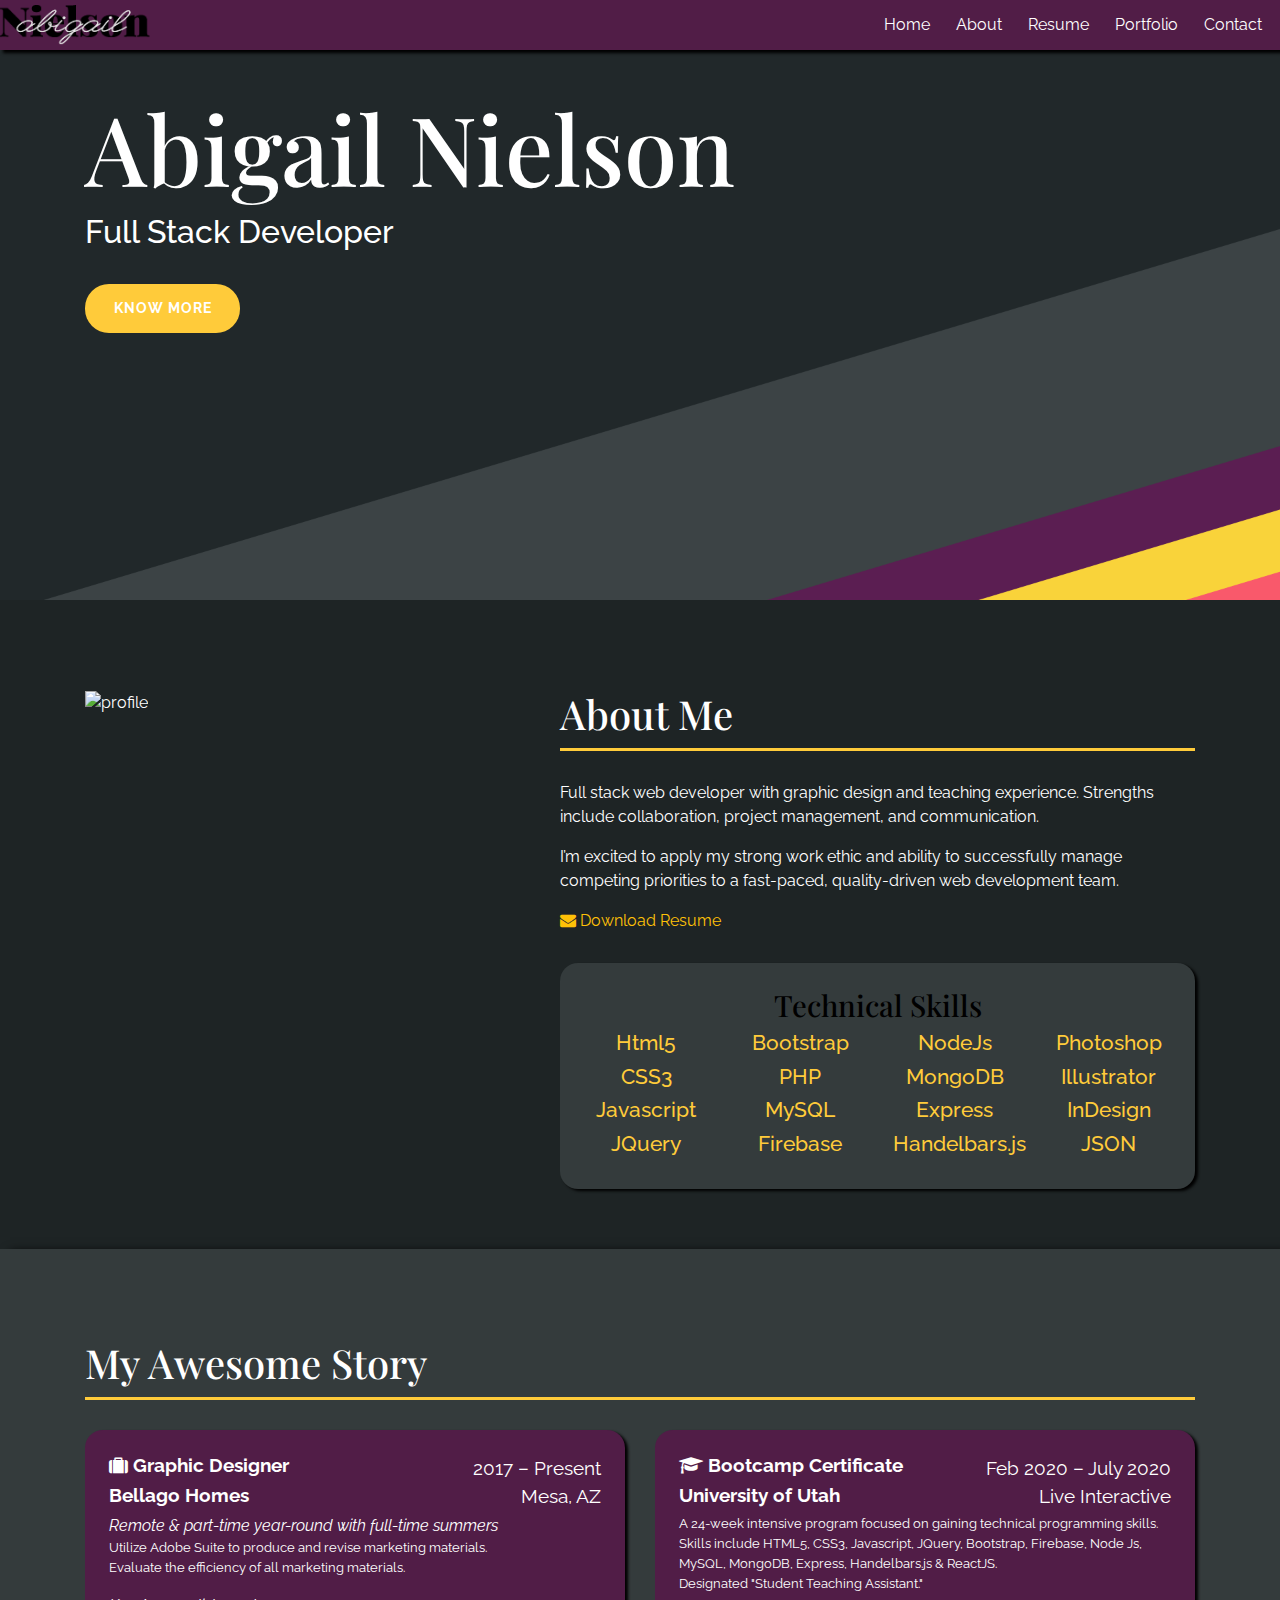
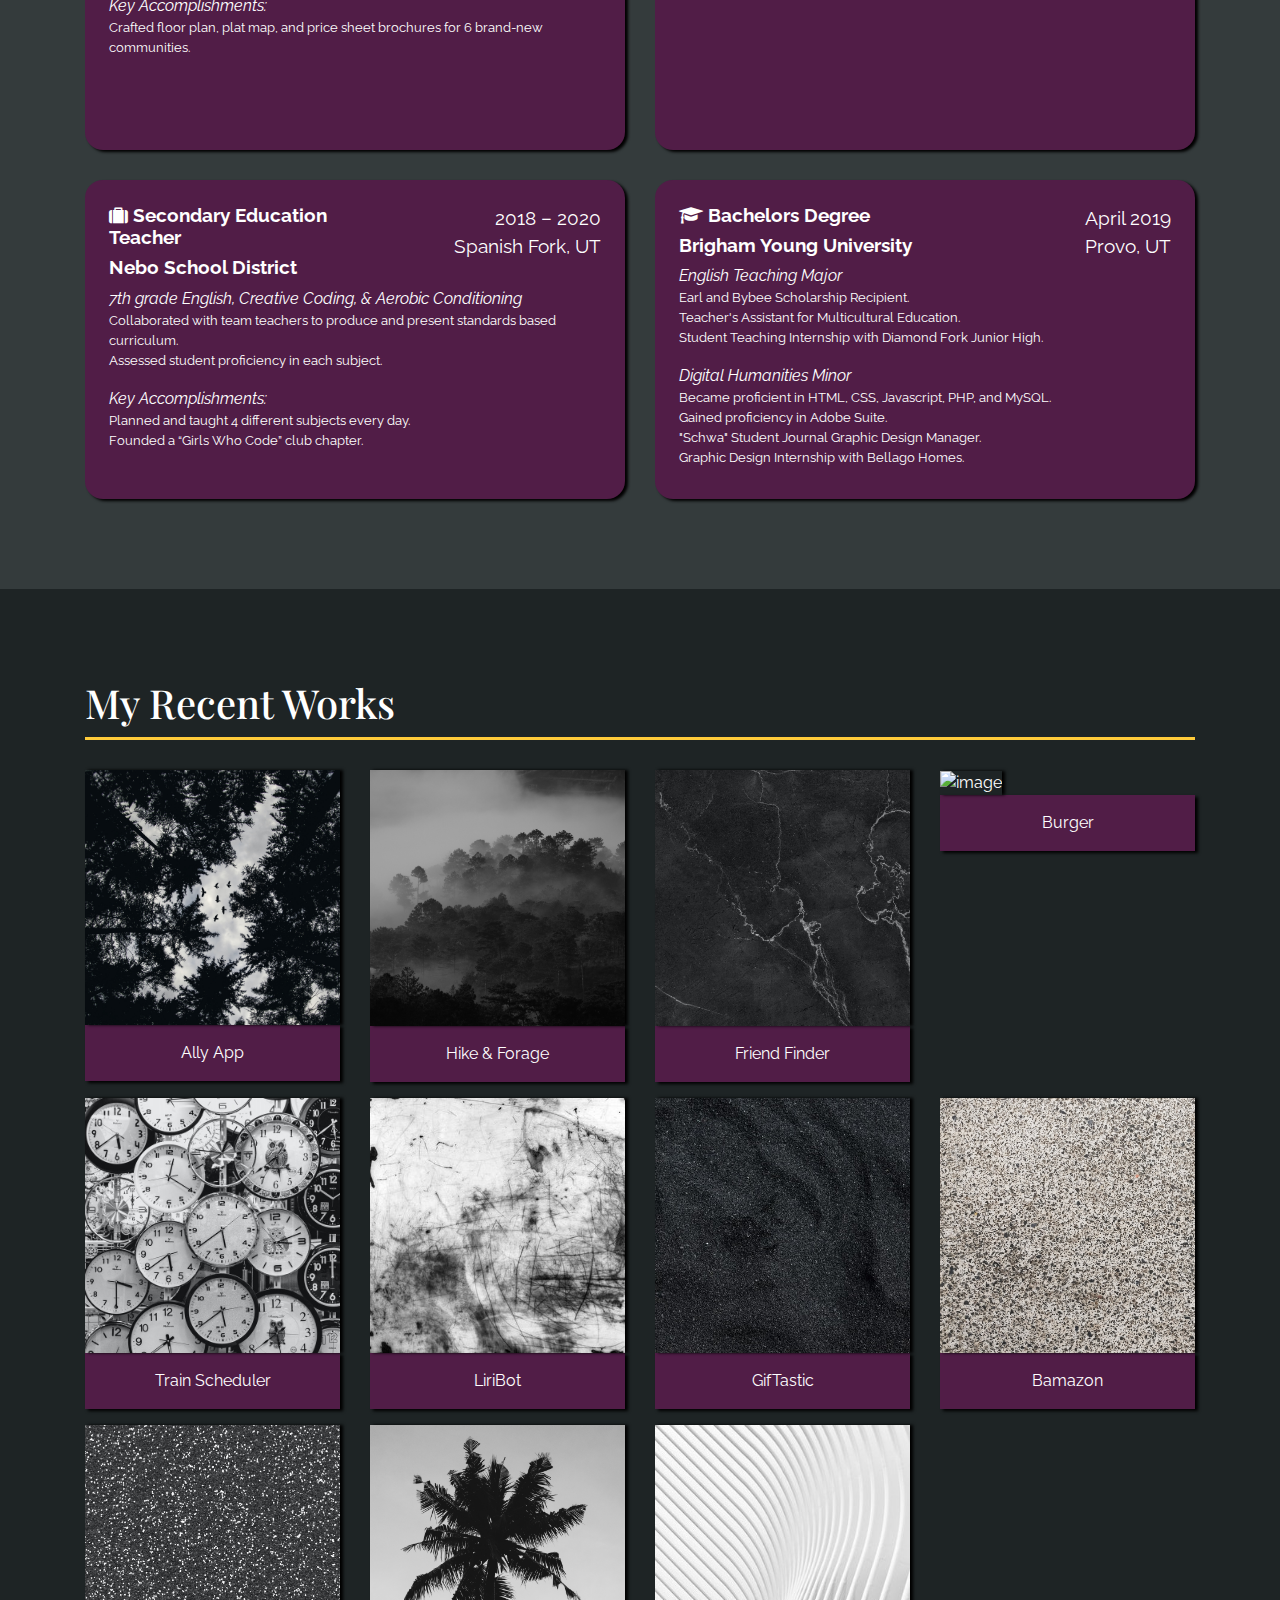
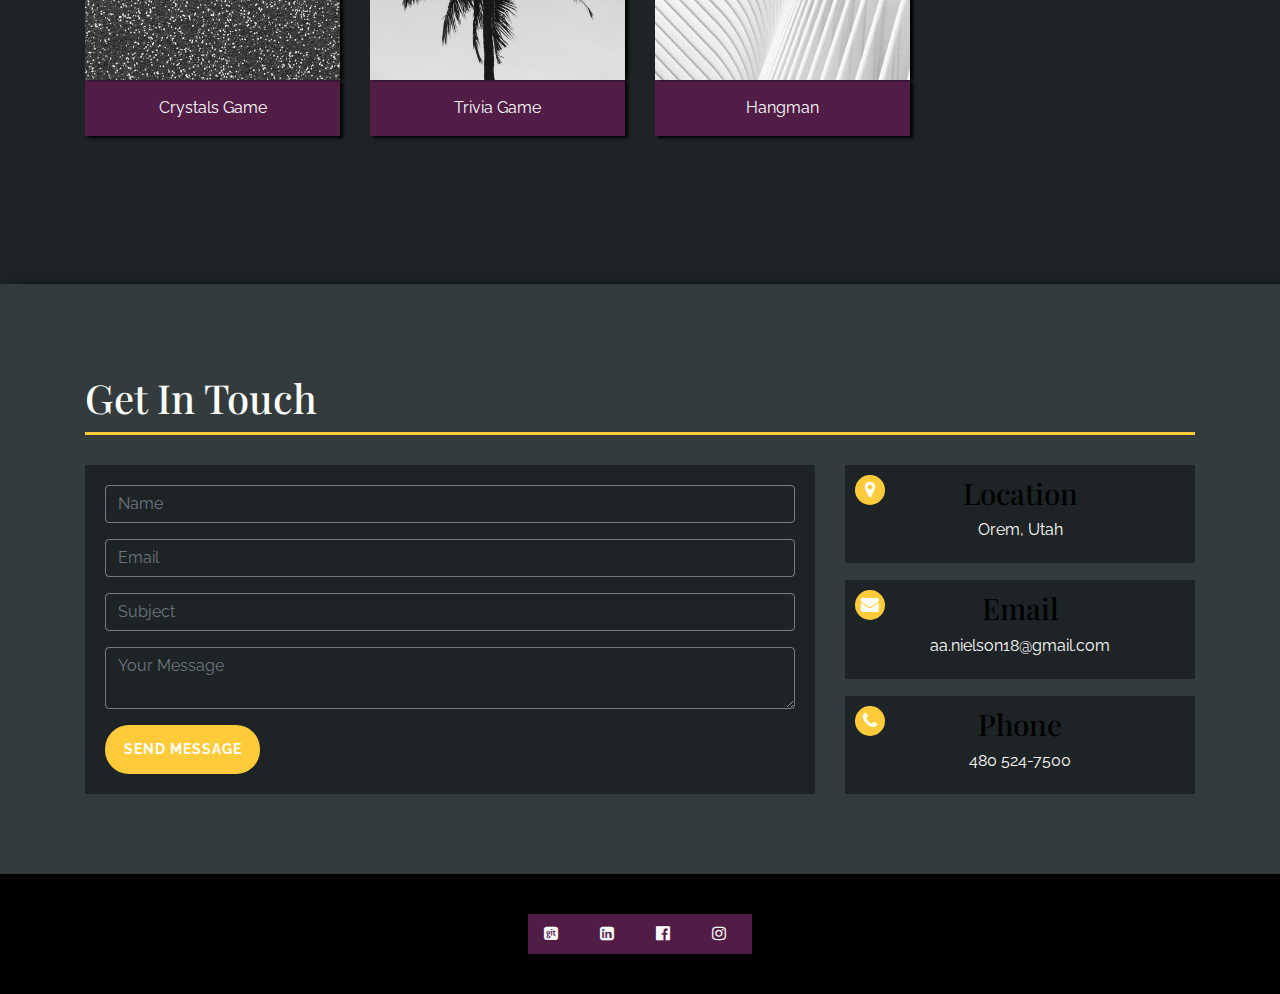
==== commit e6d16b4d: "updated some of the portfolio modals and placements" ====
--- a/index.html
+++ b/index.html
@@ -444,23 +444,6 @@
                 <h3 class="text-white">My Recent Works</h3>
                 <!--==================Portfolio Items Row 1==================-->
                 <div class="row">
-                    <div class="col-md-3 portfolio-modal" data-toggle="modal" data-target="#myGroupProject1">
-                        <img src="./assets/images/b-w-art/grayscale-trees.jpg" alt="image"
-                            class="img-fluid portfolio-img">
-                        <p class="item-title p-3 text-center">Hike & Forage</p>
-                    </div>
-                    <div class="col-md-3 portfolio-modal" data-toggle="modal" data-target="#myBamazon">
-                        <img src="./assets/images/b-w-art/abstract-pattern.jpg" alt="image"
-                            class="img-fluid portfolio-img">
-                        <p class="item-title p-3 text-center">Bamazon</p>
-                    </div>
-                    <div class="col-md-3 portfolio-modal">
-                        <div data-toggle="modal" data-target="#myHangman">
-                            <img src="./assets/images/b-w-art/curve-design.jpg" alt="image"
-                                class="img-fluid portfolio-img">
-                            <p class="item-title p-3 text-center">Hangman</p>
-                        </div>
-                    </div>
                     <div class="col-md-3 portfolio-modal">
                         <div data-toggle="modal" data-target="#myAllyApp">
                             <img src="./assets/images/b-w-art/trees-and-flying-birds.jpg" alt="image"
@@ -468,6 +451,24 @@
                             <p class="item-title p-3 text-center">Ally App</p>
                         </div>
                     </div>
+                    <div class="col-md-3 portfolio-modal" data-toggle="modal" data-target="#myGroupProject1">
+                        <img src="./assets/images/b-w-art/grayscale-trees.jpg" alt="image"
+                            class="img-fluid portfolio-img">
+                        <p class="item-title p-3 text-center">Hike & Forage</p>
+                    </div>
+                    
+                    <div class="col-md-3 portfolio-modal">
+                        <div data-toggle="modal" data-target="#myFriendFinder">
+                            <img src="./assets/images/b-w-art/gray-surface.jpg" alt="image"
+                                class="img-fluid portfolio-img">
+                            <p class="item-title p-3 text-center">Friend Finder</p>
+                        </div>
+                    </div>
+                    <div class="col-md-3 portfolio-modal" data-toggle="modal" data-target="#myBurger">
+                        <img src="./assets/images/b-w-art/leaf-4593904.jpg" alt="image" class="img-fluid portfolio-img">
+                        <p class="item-title p-3 text-center">Burger</p>
+                    </div>
+                    
                 </div>
                 <!--Portfolio Items Row 2-->
                 <div class="row">
@@ -485,12 +486,10 @@
                             class="img-fluid portfolio-img">
                         <p class="item-title p-3 text-center">GifTastic</p>
                     </div>
-                    <div class="col-md-3 portfolio-modal">
-                        <div data-toggle="modal" data-target="#myFriendFinder">
-                            <img src="./assets/images/b-w-art/gray-surface.jpg" alt="image"
-                                class="img-fluid portfolio-img">
-                            <p class="item-title p-3 text-center">Friend Finder</p>
-                        </div>
+                    <div class="col-md-3 portfolio-modal" data-toggle="modal" data-target="#myBamazon">
+                        <img src="./assets/images/b-w-art/abstract-pattern.jpg" alt="image"
+                            class="img-fluid portfolio-img">
+                        <p class="item-title p-3 text-center">Bamazon</p>
                     </div>
                 </div>
                 <!--Portfolio Items Row 3-->
@@ -505,10 +504,13 @@
                         <img src="./assets/images/b-w-art/coconut-tree.jpg" alt="image" class="img-fluid portfolio-img">
                         <p class="item-title p-3 text-center">Trivia Game</p>
                     </div>
-                    <div class="col-md-3 portfolio-modal" data-toggle="modal" data-target="#myBurger">
-                        <img src="./assets/images/b-w-art/leaf-4593904.jpg" alt="image" class="img-fluid portfolio-img">
-                        <p class="item-title p-3 text-center">Burger</p>
-                    </div>
+                    <div class="col-md-3 portfolio-modal">
+                        <div data-toggle="modal" data-target="#myHangman">
+                            <img src="./assets/images/b-w-art/curve-design.jpg" alt="image"
+                                class="img-fluid portfolio-img">
+                            <p class="item-title p-3 text-center">Hangman</p>
+                        </div>
+                    </div>  
                 </div>
             </div>
             <!--==================MODALS with project info==================-->
@@ -826,9 +828,9 @@
                                         href="https://github.com/aanielson/burger">
                                         <i class="fa fa-github fa-3x"></i>
                                     </a>
-                                    <a href="#" class="text-secondary btn"><i class="fa fa-youtube-play fa-3x"
+                                    <a href="https://youtu.be/nzJnNz6z6Ic" class="text-secondary btn"><i class="fa fa-youtube-play fa-3x"
                                             aria-hidden="true"></i></a>
-                                    <a href="#" class="project-link btn">Go to project!</a>
+                                    <a href="https://sheltered-shelf-74732.herokuapp.com/" class="project-link btn">Go to project!</a>
                                     <button type="button" class="btn" id="modal-button"
                                         data-dismiss="modal">Close</button>
                                 </div>
@@ -915,8 +917,8 @@
                                         href="https://github.com/lindseypaluso/allyApp">
                                         <i class="fa fa-github fa-3x"></i>
                                     </a>
-                                    <a href="#" class="text-secondary btn"><i class="fa fa-youtube-play fa-3x"
-                                            aria-hidden="true"></i></a>
+                                    <!-- <a href="#" class="text-secondary btn"><i class="fa fa-youtube-play fa-3x"
+                                            aria-hidden="true"></i></a> -->
                                     <a href="https://ally-resources.herokuapp.com/ " class="project-link btn">Go to
                                         project!</a>
                                     <button type="button" class="btn" id="modal-button"
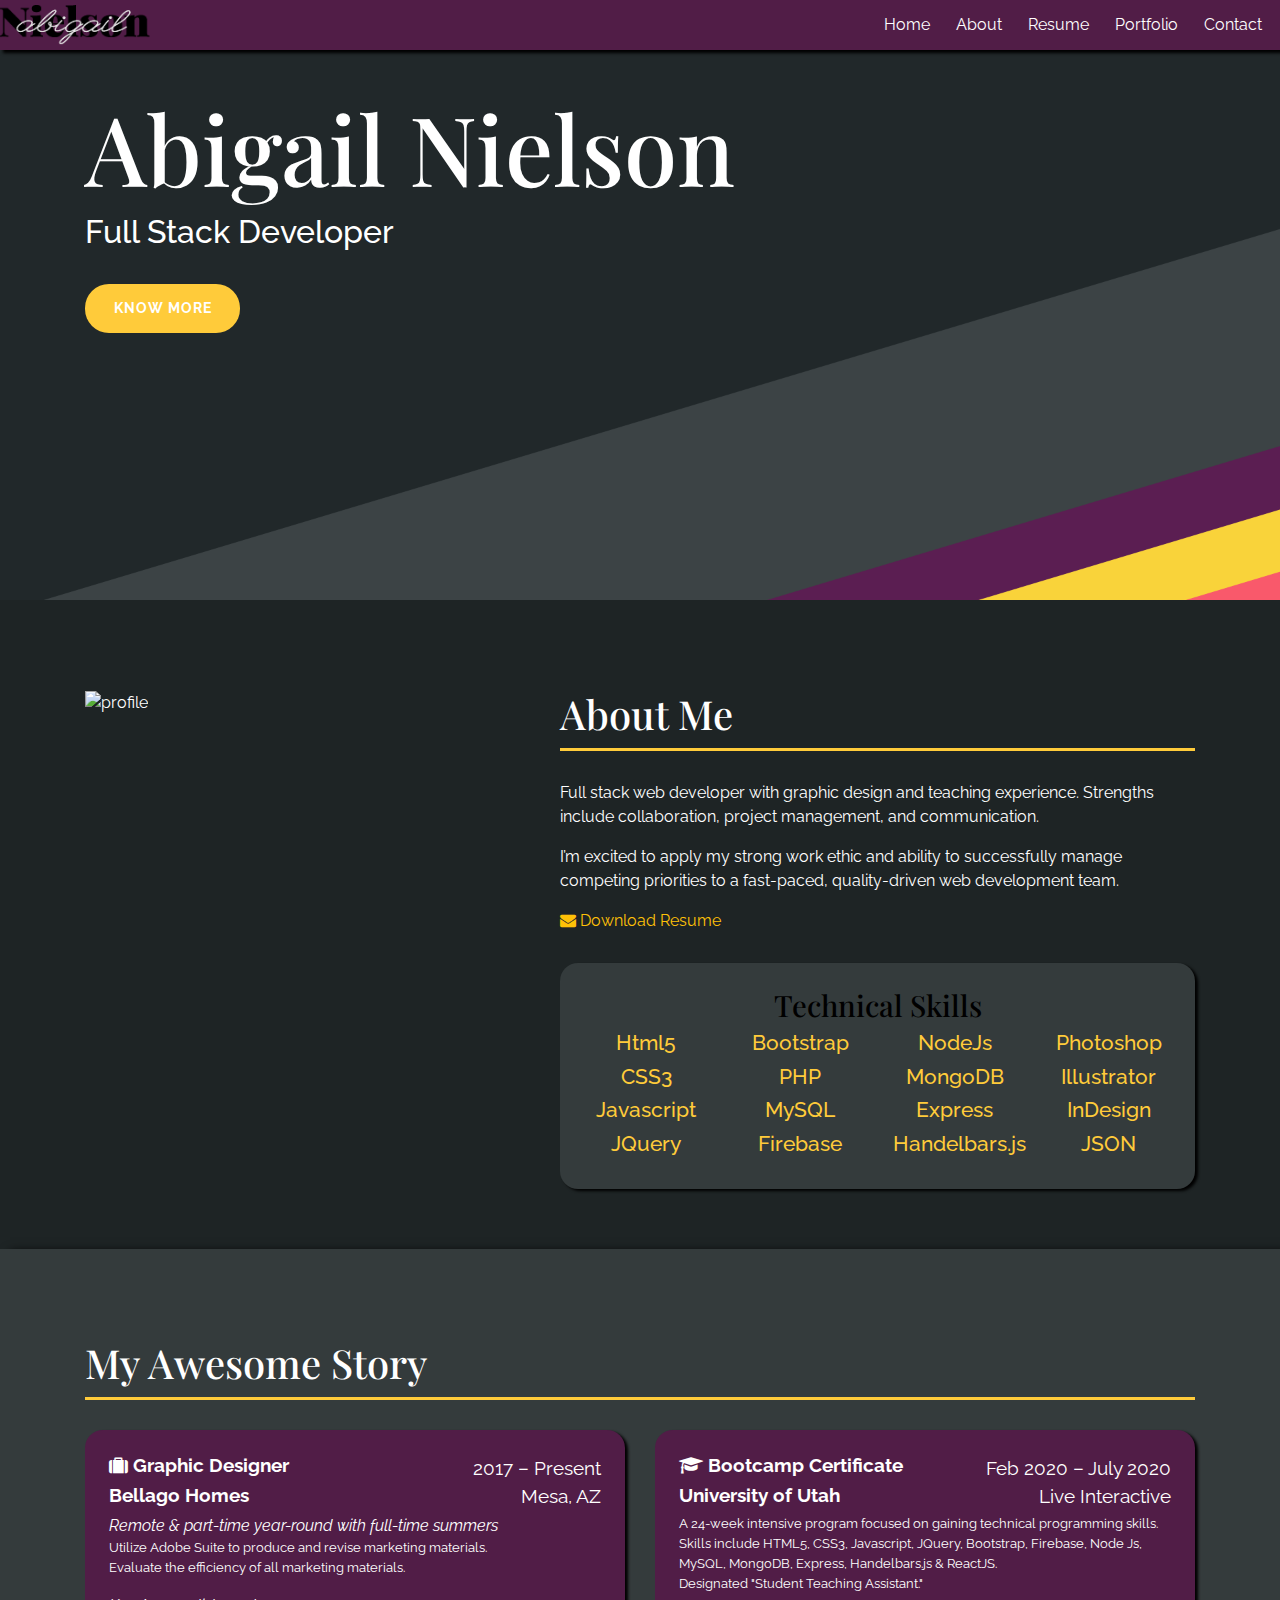
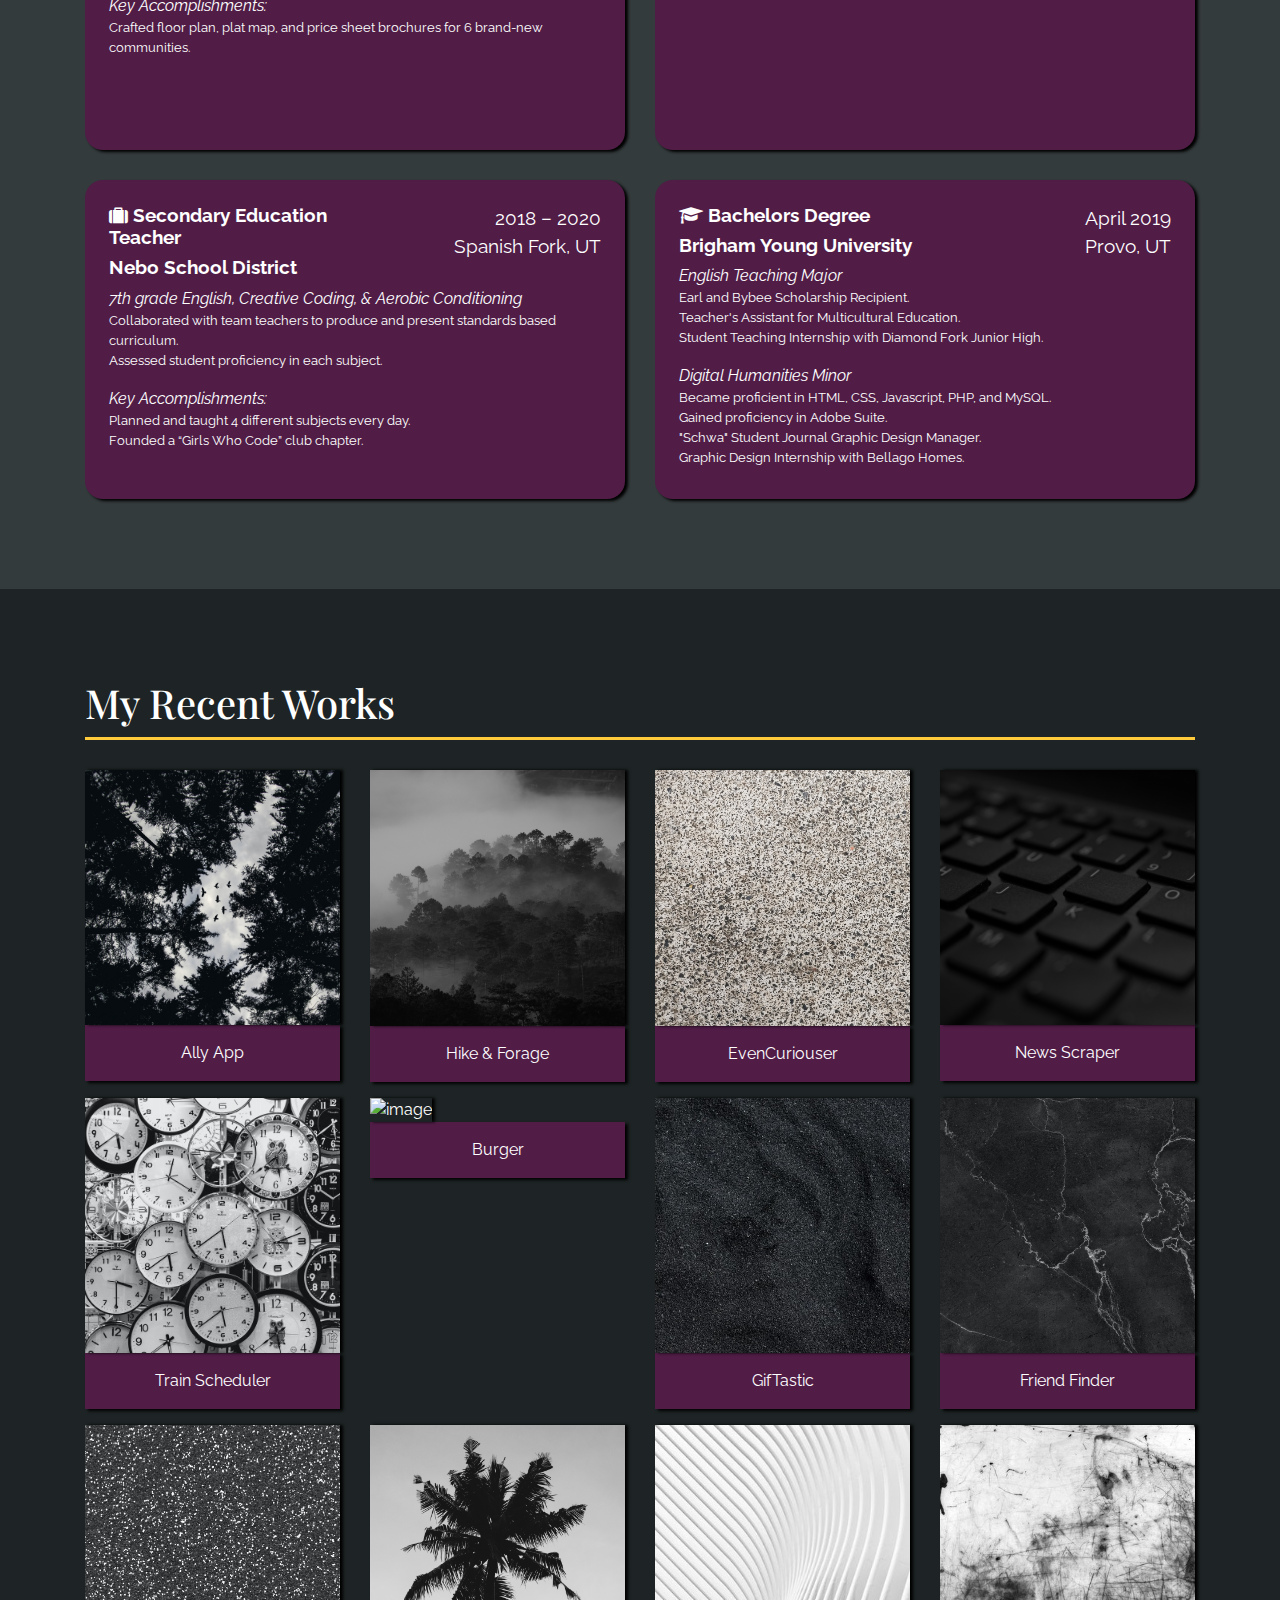
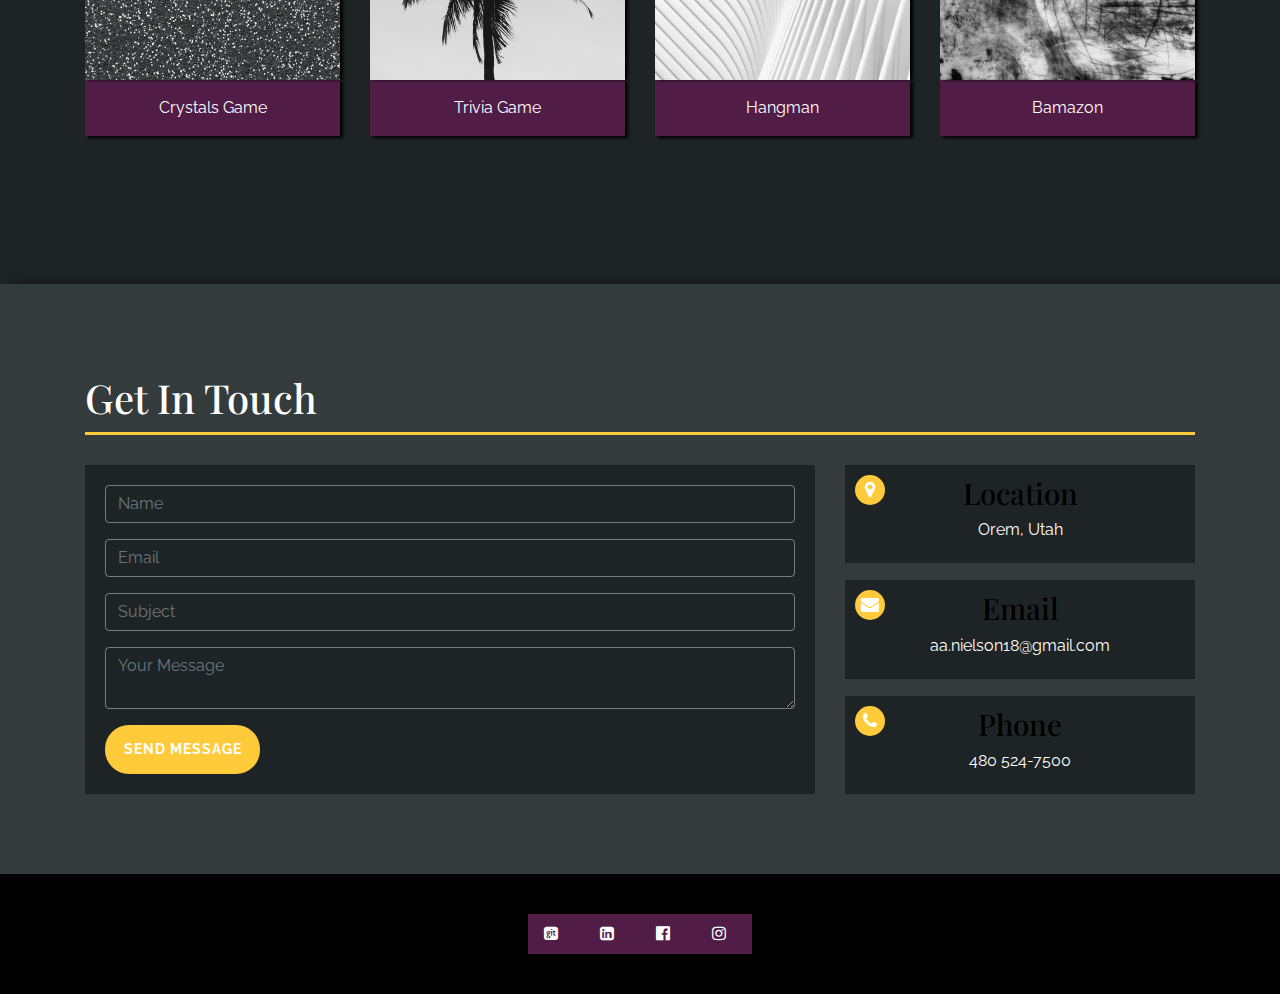
==== commit b242b891: "added modals for news scraper and project 3. updated resume download" ====
--- a/index.html
+++ b/index.html
@@ -23,26 +23,26 @@
 <body>
     <!--navbar to link to different portions of the same page-->
     <nav class="navbar navbar-expand-md navbar-dark p-0 fixed-top" id="navlinks">
-       <!--Nielson Logo?-->
+        <!--Nielson Logo?-->
         <a class="navbar-brand" href="#">
             <img src="./assets/images/designer-logo.png" width="150" height="40" alt="Abigail Nielson">
         </a>
         <!-- <div class="container-fluid">
             <div id="collapsed-navbar"> -->
-                <button class="navbar-toggler" type="button" data-toggle="collapse" data-target="#navbarNav"
-                    aria-controls="navbarNav" aria-expanded="false" aria-label="Toggle navigation">
-                    <span class="text-white navbar-toggler-icon"></span>
-                </button>
-                <div class="collapse navbar-collapse text-right" id="navbarNav">
-                    <ul class="navbar-nav ml-auto">
-                        <li class="nav-item active"><a href="#home" class="text-white nav-link">Home<span
-                                    class="sr-only">(current)</span></a></li>
-                        <li class="nav-item"><a href="#about" class="text-white nav-link">About</a></li>
-                        <li class="nav-item"><a href="#resume" class="text-white nav-link">Resume</a></li>
-                        <li class="nav-item"><a href="#portfolio" class="text-white nav-link">Portfolio</a></li>
-                        <li class="nav-item"><a href="#contact" class="text-white nav-link">Contact</a></li>
-                    </ul>
-                <!-- </div>
+        <button class="navbar-toggler" type="button" data-toggle="collapse" data-target="#navbarNav"
+            aria-controls="navbarNav" aria-expanded="false" aria-label="Toggle navigation">
+            <span class="text-white navbar-toggler-icon"></span>
+        </button>
+        <div class="collapse navbar-collapse text-right" id="navbarNav">
+            <ul class="navbar-nav ml-auto">
+                <li class="nav-item active"><a href="#home" class="text-white nav-link">Home<span
+                            class="sr-only">(current)</span></a></li>
+                <li class="nav-item"><a href="#about" class="text-white nav-link">About</a></li>
+                <li class="nav-item"><a href="#resume" class="text-white nav-link">Resume</a></li>
+                <li class="nav-item"><a href="#portfolio" class="text-white nav-link">Portfolio</a></li>
+                <li class="nav-item"><a href="#contact" class="text-white nav-link">Contact</a></li>
+            </ul>
+            <!-- </div>
             </div> -->
         </div>
     </nav>
@@ -456,19 +456,17 @@
                             class="img-fluid portfolio-img">
                         <p class="item-title p-3 text-center">Hike & Forage</p>
                     </div>
-                    
+                    <div class="col-md-3 portfolio-modal" data-toggle="modal" data-target="#myEvenCuriouser">
+                        <img src="./assets/images/b-w-art/abstract-pattern.jpg" alt="image" class="img-fluid portfolio-img">
+                        <p class="item-title p-3 text-center">EvenCuriouser</p>
+                    </div>
                     <div class="col-md-3 portfolio-modal">
-                        <div data-toggle="modal" data-target="#myFriendFinder">
-                            <img src="./assets/images/b-w-art/gray-surface.jpg" alt="image"
+                        <div data-toggle="modal" data-target="#myNewsScraper">
+                            <img src="./assets/images/b-w-art/black-computer-keyboard.jpg" alt="image"
                                 class="img-fluid portfolio-img">
-                            <p class="item-title p-3 text-center">Friend Finder</p>
-                        </div>
-                    </div>
-                    <div class="col-md-3 portfolio-modal" data-toggle="modal" data-target="#myBurger">
-                        <img src="./assets/images/b-w-art/leaf-4593904.jpg" alt="image" class="img-fluid portfolio-img">
-                        <p class="item-title p-3 text-center">Burger</p>
-                    </div>
-                    
+                            <p class="item-title p-3 text-center">News Scraper</p>
+                        </div>
+                    </div>
                 </div>
                 <!--Portfolio Items Row 2-->
                 <div class="row">
@@ -477,20 +475,23 @@
                             class="img-fluid portfolio-img">
                         <p class="item-title p-3 text-center">Train Scheduler</p>
                     </div>
-                    <div class="col-md-3 portfolio-modal" data-toggle="modal" data-target="#myLiriBot">
-                        <img src="./assets/images/b-w-art/monochrome.jpg" alt="image" class="img-fluid portfolio-img">
-                        <p class="item-title p-3 text-center">LiriBot</p>
+                    <div class="col-md-3 portfolio-modal" data-toggle="modal" data-target="#myBurger">
+                        <img src="./assets/images/b-w-art/leaf-4593904.jpg" alt="image" class="img-fluid portfolio-img">
+                        <p class="item-title p-3 text-center">Burger</p>
                     </div>
                     <div class="col-md-3 portfolio-modal" data-toggle="modal" data-target="#myGifTastic">
                         <img src="./assets/images/b-w-art/black-textile.jpg" alt="image"
                             class="img-fluid portfolio-img">
                         <p class="item-title p-3 text-center">GifTastic</p>
                     </div>
-                    <div class="col-md-3 portfolio-modal" data-toggle="modal" data-target="#myBamazon">
-                        <img src="./assets/images/b-w-art/abstract-pattern.jpg" alt="image"
-                            class="img-fluid portfolio-img">
-                        <p class="item-title p-3 text-center">Bamazon</p>
-                    </div>
+                    <div class="col-md-3 portfolio-modal">
+                        <div data-toggle="modal" data-target="#myFriendFinder">
+                            <img src="./assets/images/b-w-art/gray-surface.jpg" alt="image"
+                                class="img-fluid portfolio-img">
+                            <p class="item-title p-3 text-center">Friend Finder</p>
+                        </div>
+                    </div>
+                    
                 </div>
                 <!--Portfolio Items Row 3-->
                 <div class="row">
@@ -510,7 +511,16 @@
                                 class="img-fluid portfolio-img">
                             <p class="item-title p-3 text-center">Hangman</p>
                         </div>
-                    </div>  
+                    </div>
+                    <!-- <div class="col-md-3 portfolio-modal" data-toggle="modal" data-target="#myLiriBot">
+                        <img src="./assets/images/b-w-art/monochrome.jpg" alt="image" class="img-fluid portfolio-img">
+                        <p class="item-title p-3 text-center">LiriBot</p>
+                    </div> -->
+                    <div class="col-md-3 portfolio-modal" data-toggle="modal" data-target="#myBamazon">
+                        <img src="./assets/images/b-w-art/monochrome.jpg" alt="image"
+                            class="img-fluid portfolio-img">
+                        <p class="item-title p-3 text-center">Bamazon</p>
+                    </div>
                 </div>
             </div>
             <!--==================MODALS with project info==================-->
@@ -695,7 +705,7 @@
                             </div>
                         </div>
                     </div>
-                    <!--Group project modal-->
+                    <!--Project 1/Hike&Forage modal-->
                     <div id="myGroupProject1" class="modal fade" role="dialog">
                         <div class="modal-dialog modal-dialog-centered modal-lg">
                             <!--Modal content-->
@@ -828,9 +838,10 @@
                                         href="https://github.com/aanielson/burger">
                                         <i class="fa fa-github fa-3x"></i>
                                     </a>
-                                    <a href="https://youtu.be/nzJnNz6z6Ic" class="text-secondary btn"><i class="fa fa-youtube-play fa-3x"
-                                            aria-hidden="true"></i></a>
-                                    <a href="https://sheltered-shelf-74732.herokuapp.com/" class="project-link btn">Go to project!</a>
+                                    <a href="https://youtu.be/nzJnNz6z6Ic" class="text-secondary btn"><i
+                                            class="fa fa-youtube-play fa-3x" aria-hidden="true"></i></a>
+                                    <a href="https://sheltered-shelf-74732.herokuapp.com/" class="project-link btn">Go
+                                        to project!</a>
                                     <button type="button" class="btn" id="modal-button"
                                         data-dismiss="modal">Close</button>
                                 </div>
@@ -917,10 +928,92 @@
                                         href="https://github.com/lindseypaluso/allyApp">
                                         <i class="fa fa-github fa-3x"></i>
                                     </a>
-                                    <!-- <a href="#" class="text-secondary btn"><i class="fa fa-youtube-play fa-3x"
-                                            aria-hidden="true"></i></a> -->
+                                    <a href="https://youtu.be/-wguloRb9Mw" class="text-secondary btn"><i
+                                            class="fa fa-youtube-play fa-3x" aria-hidden="true"></i></a>
                                     <a href="https://ally-resources.herokuapp.com/ " class="project-link btn">Go to
                                         project!</a>
+                                    <button type="button" class="btn" id="modal-button"
+                                        data-dismiss="modal">Close</button>
+                                </div>
+                            </div>
+                        </div>
+                    </div>
+                    <!--Project3/EvenCuriouser Modal-->
+                    <div id="myEvenCuriouser" class="modal fade" role="dialog">
+                        <div class="modal-dialog modal-dialog-centered modal-lg">
+                            <!--Modal content-->
+                            <div class="modal-content">
+                                <div class="modal-header">
+                                    <h5>Even EvenCuriouser</h5>
+                                </div>
+                                <div class="modal-body">
+                                    <p>"EvenCuriouser" is a full stack application to help teachers and students have a
+                                        better teaching and learning experience.</p>
+                                    <p>School in 2020 has been hard for everyone, and jumping from one application to
+                                        another was a common complaint from teachers, students and parents.</p>
+                                    <p>This application was designed to try and bring all of the links, assignments,
+                                        grades, and messaging systems into one centralized location. Making school -
+                                        whether it's face to face, virtual, or hybrid - seamless and easy for everyone.</p>
+                                    <h9>Technologies Used</h9>
+                                    <ul>
+                                        <li>React</li>
+                                        <li>CSS</li>
+                                        <li>Bootstrap</li>
+                                        <li>JavaScript</li>
+                                        <li>Node.js</li>
+                                        <li>MySQL</li>
+                                        <li>Sequelize</li>
+                                        <li>Express</li>
+                                        <li>NPM</li>
+                                        <li>JSX</li>
+                                        <li>Auth0</li>
+                                    </ul>
+                                </div>
+                                <div class="modal-footer">
+                                    <a class="text-secondary btn btn-social-icon btn-github"
+                                        href="https://github.com/lindseypaluso/evenCuriouser">
+                                        <i class="fa fa-github fa-3x"></i>
+                                    </a>
+                                    <a href="https://youtu.be/etqJMtu9AgA" class="text-secondary btn"><i
+                                            class="fa fa-youtube-play fa-3x" aria-hidden="true"></i></a>
+                                    <a href="https://even-curiouser.herokuapp.com/" class="project-link btn">Go to
+                                        project!</a>
+                                    <button type="button" class="btn" id="modal-button"
+                                        data-dismiss="modal">Close</button>
+                                </div>
+                            </div>
+                        </div>
+                    </div>
+                    <!--News Scraper modal-->
+                    <div id="myNewsScraper" class="modal fade" role="dialog">
+                        <div class="modal-dialog modal-dialog-centered modal-lg">
+                            <!--Modal content-->
+                            <div class="modal-content">
+                                <div class="modal-header">
+                                    <h5>All The News That's Fit to Scrape</h5>
+                                </div>
+                                <div class="modal-body">
+                                    <p>Whenever a user visits this app, it scrapes the most recent stories from Deseret News and displays them for the user. Each scraped article is saved to the application database, then displayed using a GET request. Users then have the option to save an article, which PUTs it in the "Saved" collection. This collection of saved articles is displayed on the "Saved" page. Here, users can POST comments on their saved articles.</p>
+                                    <h9>Technologies Used</h9>
+                                    <ul>
+                                        <li>HTML</li>
+                                        <li>Bootstrap</li>
+                                        <li>JavaScript</li>
+                                        <li>Mongoose</li>
+                                        <li>Axios</li>
+                                        <li>Cheerio</li>
+                                        <li>Express</li>
+                                    </ul>
+                                </div>
+                                <div class="modal-footer">
+                                    <a class="text-secondary btn btn-social-icon btn-github"
+                                        href="https://github.com/aanielson/mongo-scraper">
+                                        <i class="fa fa-github fa-3x"></i>
+                                    </a>
+                                    <!-- <a href="#" class="text-secondary btn"><i
+                                            class="fa fa-youtube-play fa-3x" aria-hidden="true"></i></a> -->
+                                    <a href="https://intense-bayou-45794.herokuapp.com/" class="project-link btn">Go
+                                        to project!</a>
                                     <button type="button" class="btn" id="modal-button"
                                         data-dismiss="modal">Close</button>
                                 </div>
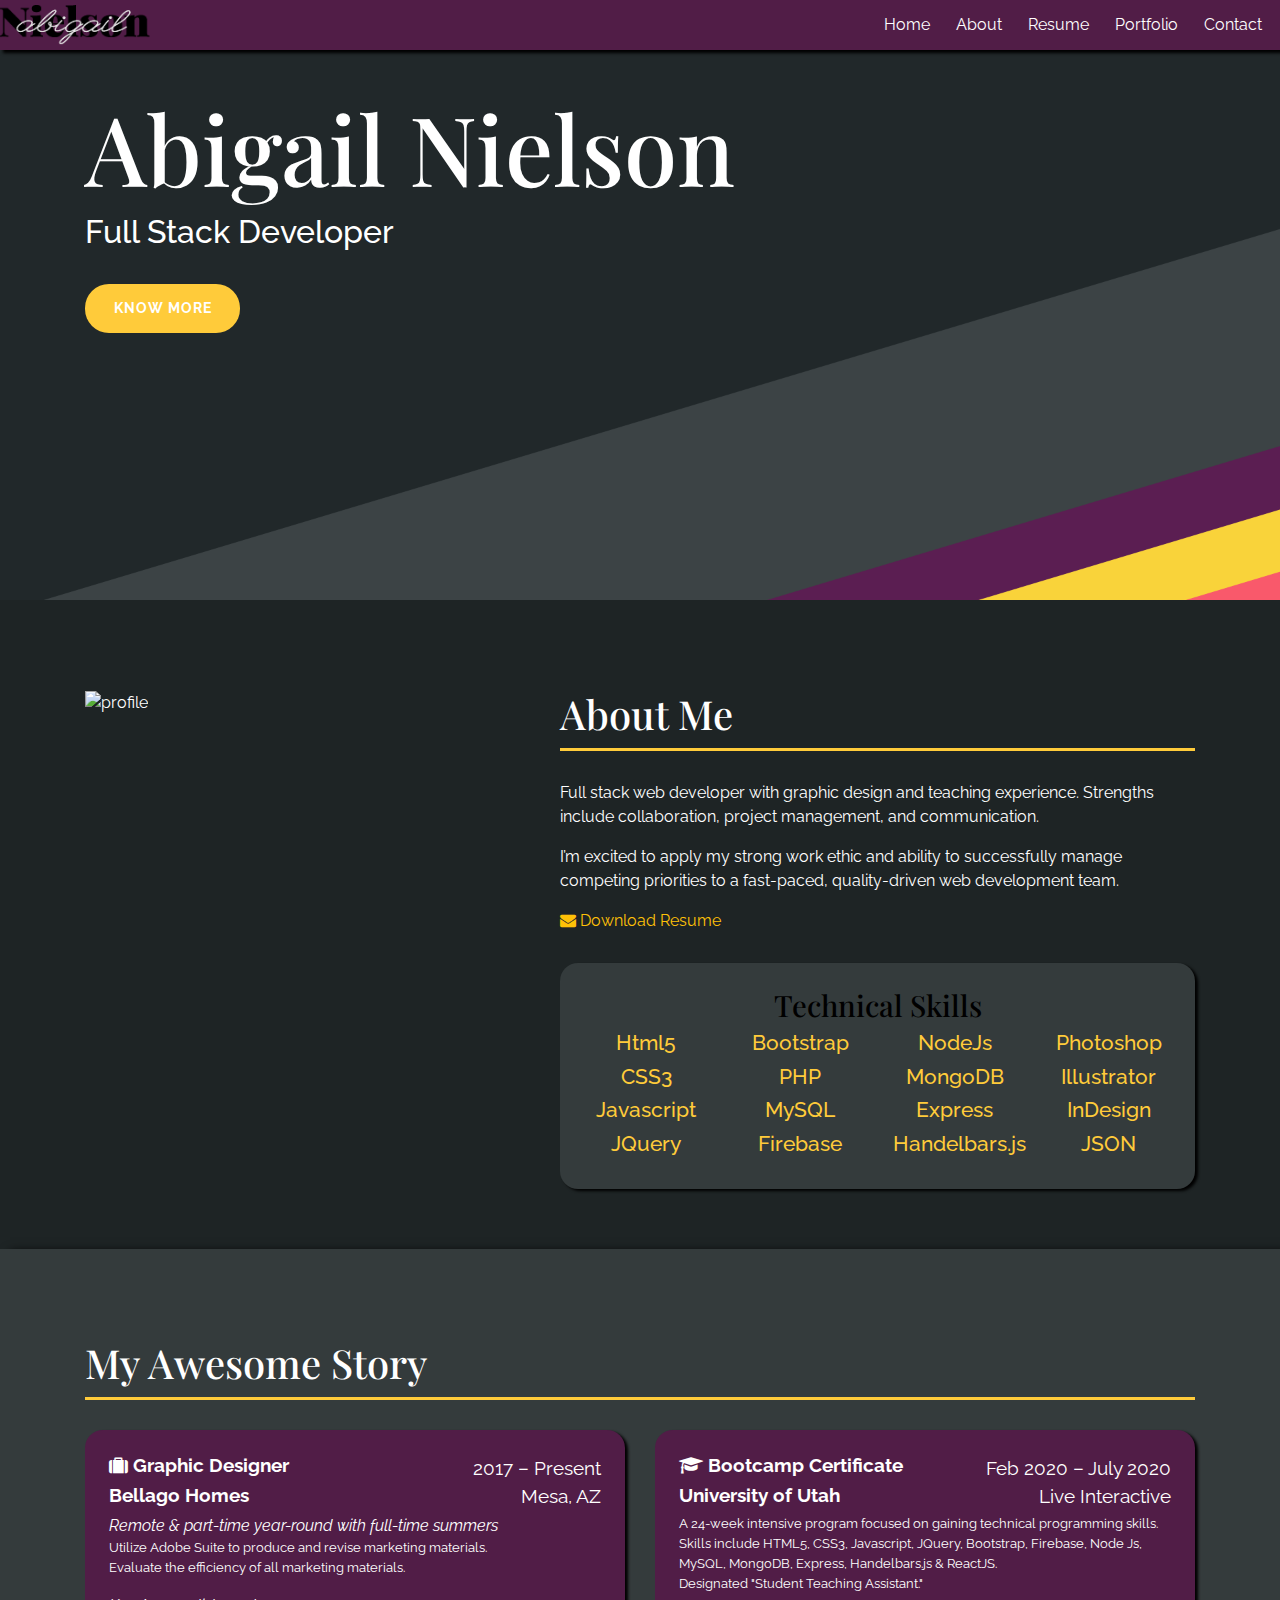
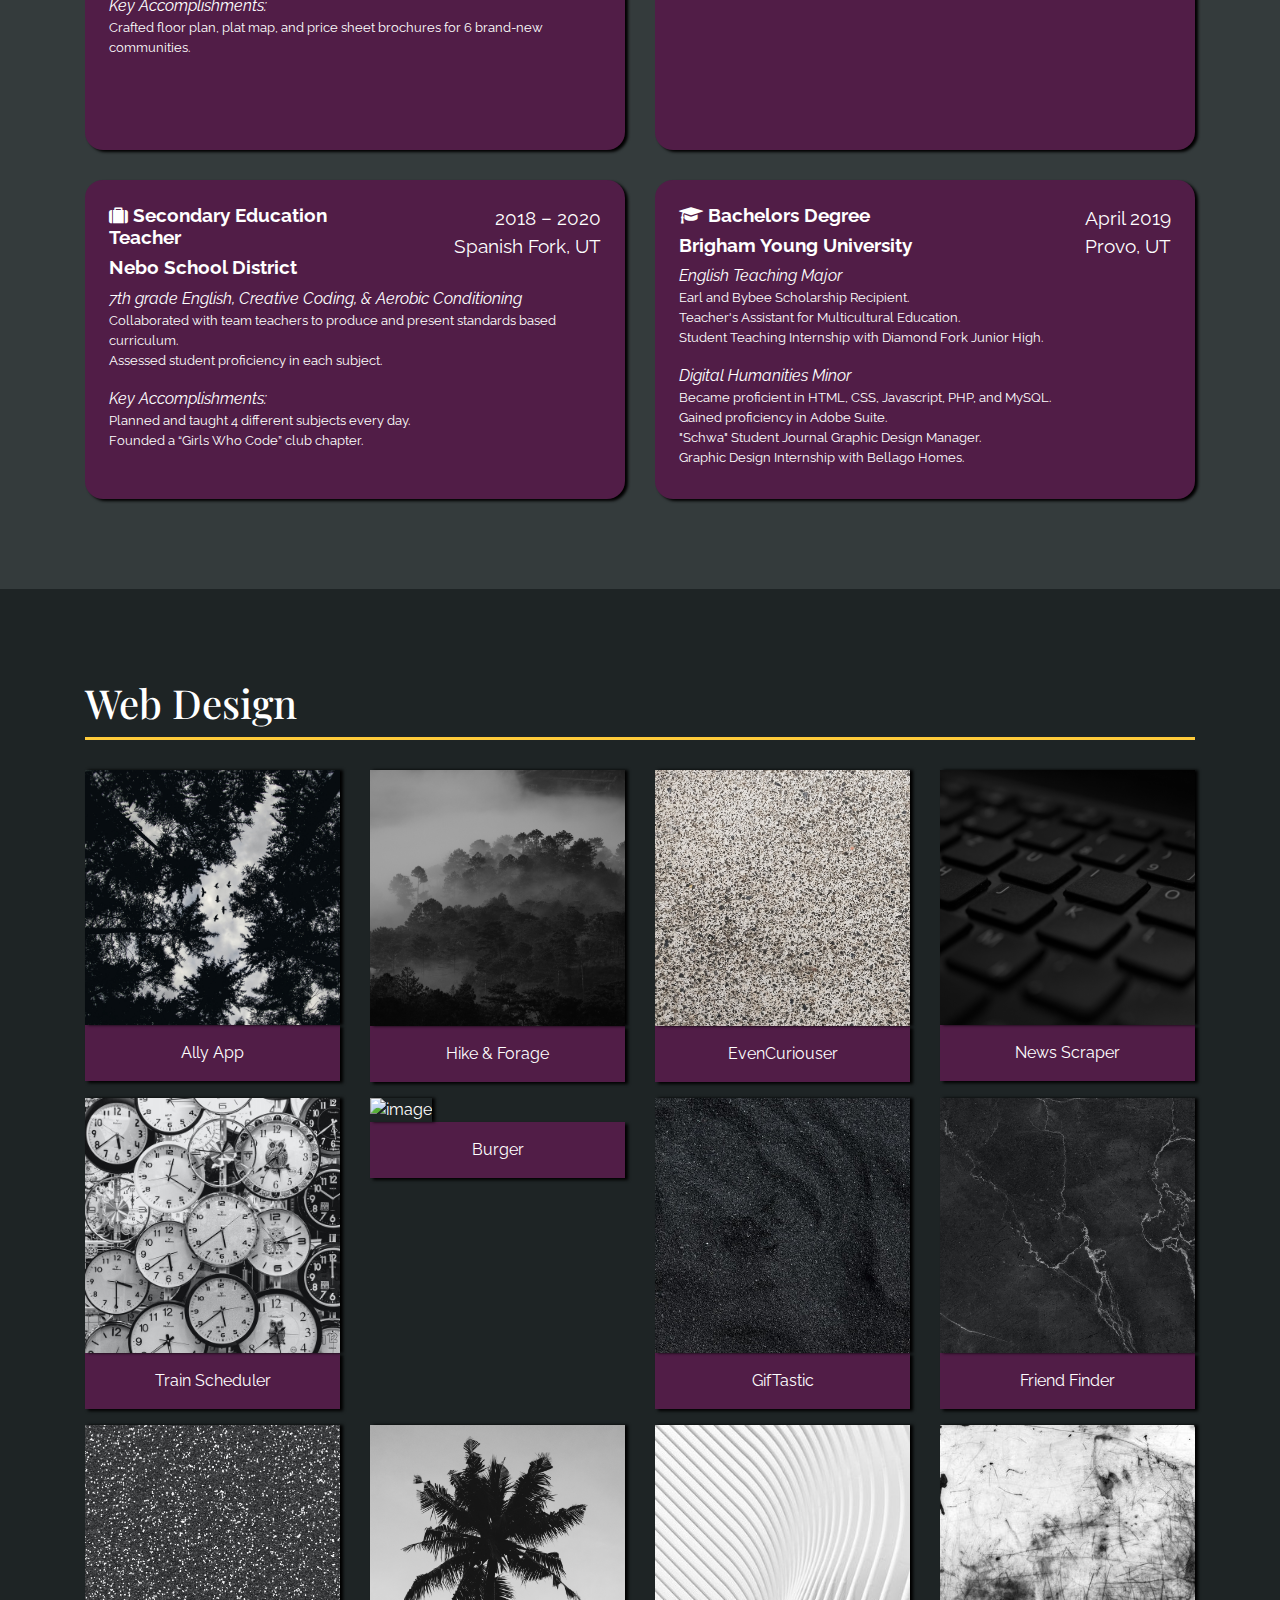
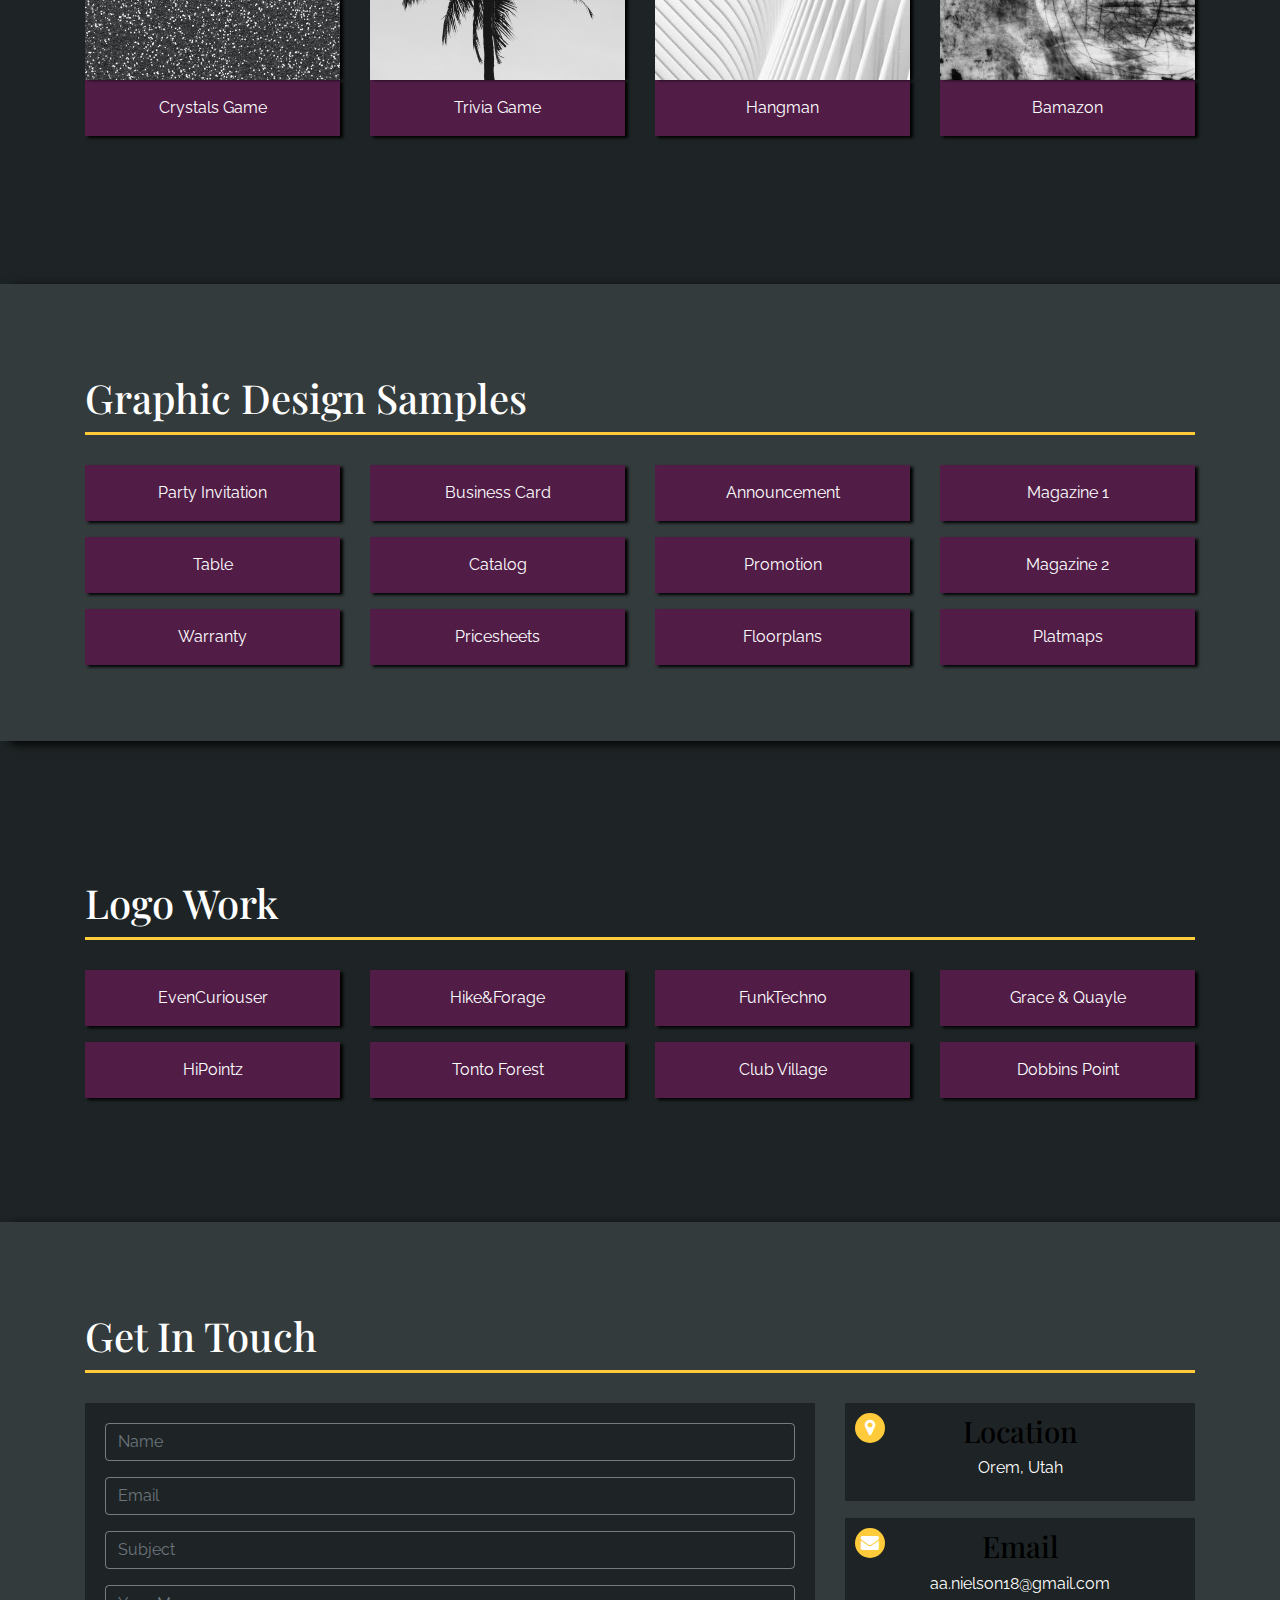
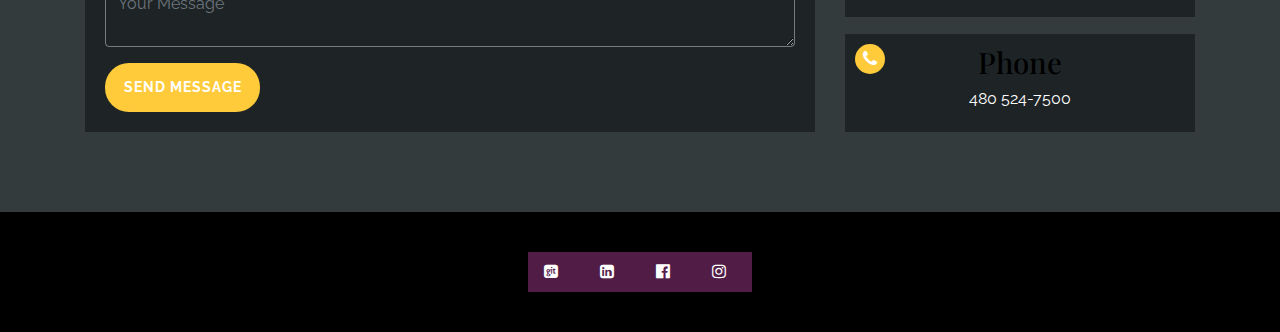
==== commit 1b9f437e: "set up modal structure for graphic design samples and uploaded images" ====
--- a/index.html
+++ b/index.html
@@ -441,7 +441,7 @@
         <!--portfolio section with recent work-->
         <div id="portfolio" class="black-back">
             <div class="main container mb-5">
-                <h3 class="text-white">My Recent Works</h3>
+                <h3 class="text-white">Web Design</h3>
                 <!--==================Portfolio Items Row 1==================-->
                 <div class="row">
                     <div class="col-md-3 portfolio-modal">
@@ -1021,6 +1021,494 @@
                         </div>
                     </div>
                     <!--Still need to do Burger 2: The Sequel-->
+                </div>
+            </div>
+
+            <!--Graphic Design section-->
+            <div id="graphic-design-1" class="grey-back">
+                <div class="main container mb-5">
+                    <h3 class="text-white">Graphic Design Samples</h3>
+                    <!--Row 1-->
+                    <div class="row">
+                        <div class="col-md-3 portfolio-modal" data-toggle="modal" data-target="#myParty">
+                            <!-- <img src="./assets/images/b-w-art/photo-of-clocks.jpg" alt="image"
+                                class="img-fluid portfolio-img"> -->
+                            <p class="item-title p-3 text-center">Party Invitation</p>
+                        </div>
+                        <div class="col-md-3 portfolio-modal" data-toggle="modal" data-target="#myBrand">
+                            <!-- <img src="./assets/images/b-w-art/leaf-4593904.jpg" alt="image" class="img-fluid portfolio-img"> -->
+                            <p class="item-title p-3 text-center">Business Card</p>
+                        </div>
+                        <div class="col-md-3 portfolio-modal" data-toggle="modal" data-target="#myAnnouncement">
+                            <!-- <img src="./assets/images/b-w-art/black-textile.jpg" alt="image"
+                                class="img-fluid portfolio-img"> -->
+                            <p class="item-title p-3 text-center">Announcement</p>
+                        </div>
+                        <div class="col-md-3 portfolio-modal" data-toggle="modal" data-target="#myMag1">
+                            <!-- <img src="./assets/images/b-w-art/black-textile.jpg" alt="image"
+                                class="img-fluid portfolio-img"> -->
+                            <p class="item-title p-3 text-center">Magazine 1</p>
+                        </div>
+                    </div>
+                    <!--Row 2-->
+                    <div class="row">
+                        <div class="col-md-3 portfolio-modal" data-toggle="modal" data-target="#myTable">
+                            <!-- <img src="./assets/images/b-w-art/photo-of-clocks.jpg" alt="image"
+                                class="img-fluid portfolio-img"> -->
+                            <p class="item-title p-3 text-center">Table</p>
+                        </div>
+                        <div class="col-md-3 portfolio-modal" data-toggle="modal" data-target="#myCatalog">
+                            <!-- <img src="./assets/images/b-w-art/leaf-4593904.jpg" alt="image" class="img-fluid portfolio-img"> -->
+                            <p class="item-title p-3 text-center">Catalog</p>
+                        </div>
+                        <div class="col-md-3 portfolio-modal" data-toggle="modal" data-target="#myPromotion">
+                            <!-- <img src="./assets/images/b-w-art/black-textile.jpg" alt="image"
+                                class="img-fluid portfolio-img"> -->
+                            <p class="item-title p-3 text-center">Promotion</p>
+                        </div>
+                        <div class="col-md-3 portfolio-modal" data-toggle="modal" data-target="#myMag2">
+                            <!-- <img src="./assets/images/b-w-art/black-textile.jpg" alt="image"
+                                class="img-fluid portfolio-img"> -->
+                            <p class="item-title p-3 text-center">Magazine 2</p>
+                        </div>
+                    </div>
+                    <!--Row 3-->
+                    <div class="row">
+                        <div class="col-md-3 portfolio-modal" data-toggle="modal" data-target="#Warranty">
+                            <!-- <img src="./assets/images/b-w-art/photo-of-clocks.jpg" alt="image"
+                                class="img-fluid portfolio-img"> -->
+                            <p class="item-title p-3 text-center">Warranty</p>
+                        </div>
+                        <div class="col-md-3 portfolio-modal" data-toggle="modal" data-target="#myPricesheets">
+                            <!-- <img src="./assets/images/b-w-art/leaf-4593904.jpg" alt="image" class="img-fluid portfolio-img"> -->
+                            <p class="item-title p-3 text-center">Pricesheets</p>
+                        </div>
+                        <div class="col-md-3 portfolio-modal" data-toggle="modal" data-target="#myFloorplans">
+                            <!-- <img src="./assets/images/b-w-art/black-textile.jpg" alt="image"
+                                class="img-fluid portfolio-img"> -->
+                            <p class="item-title p-3 text-center">Floorplans</p>
+                        </div>
+                        <div class="col-md-3 portfolio-modal" data-toggle="modal" data-target="#myPlatmaps">
+                            <!-- <img src="./assets/images/b-w-art/black-textile.jpg" alt="image"
+                                class="img-fluid portfolio-img"> -->
+                            <p class="item-title p-3 text-center">Platmaps</p>
+                        </div>
+                    </div>
+                </div>
+                <!--==================MODALS with project info==================-->
+                <div>
+                    <!--FunkTechno Logo modal-->
+                    <div id="myParty" class="modal fade" role="dialog">
+                        <div class="modal-dialog modal-dialog-centered modal-lg">
+                            <!--Modal content-->
+                            <div class="modal-content">
+                                <div class="modal-header">
+                                    <h5>Party Invitation</h5>
+                                </div>
+                                <div class="modal-body">
+                                    <div class="portfolio-carousel"></div>
+                                </div>
+                                <div class="modal-footer">
+                                    <button type="button" class="btn" id="modal-button"
+                                        data-dismiss="modal">Close</button>
+                                </div>
+                            </div>
+                        </div>
+                    </div>
+                    <!--FunkTechno Logo modal-->
+                    <div id="myBrand" class="modal fade" role="dialog">
+                        <div class="modal-dialog modal-dialog-centered modal-lg">
+                            <!--Modal content-->
+                            <div class="modal-content">
+                                <div class="modal-header">
+                                    <h5>Business Card</h5>
+                                </div>
+                                <div class="modal-body">
+                                    <div class="portfolio-carousel"></div>
+                                </div>
+                                <div class="modal-footer">
+                                    <button type="button" class="btn" id="modal-button"
+                                        data-dismiss="modal">Close</button>
+                                </div>
+                            </div>
+                        </div>
+                    </div>
+                    <!--FunkTechno Logo modal-->
+                    <div id="myAnnouncement" class="modal fade" role="dialog">
+                        <div class="modal-dialog modal-dialog-centered modal-lg">
+                            <!--Modal content-->
+                            <div class="modal-content">
+                                <div class="modal-header">
+                                    <h5>Graduation Announcement</h5>
+                                </div>
+                                <div class="modal-body">
+                                    <div class="portfolio-carousel"></div>
+                                </div>
+                                <div class="modal-footer">
+                                    <button type="button" class="btn" id="modal-button"
+                                        data-dismiss="modal">Close</button>
+                                </div>
+                            </div>
+                        </div>
+                    </div>
+                    <!--FunkTechno Logo modal-->
+                    <div id="myMag1" class="modal fade" role="dialog">
+                        <div class="modal-dialog modal-dialog-centered modal-lg">
+                            <!--Modal content-->
+                            <div class="modal-content">
+                                <div class="modal-header">
+                                    <h5>Magazine Sample</h5>
+                                </div>
+                                <div class="modal-body">
+                                    <div class="portfolio-carousel"></div>
+                                </div>
+                                <div class="modal-footer">
+                                    <button type="button" class="btn" id="modal-button"
+                                        data-dismiss="modal">Close</button>
+                                </div>
+                            </div>
+                        </div>
+                    </div>
+                    <!--FunkTechno Logo modal-->
+                    <div id="myTable" class="modal fade" role="dialog">
+                        <div class="modal-dialog modal-dialog-centered modal-lg">
+                            <!--Modal content-->
+                            <div class="modal-content">
+                                <div class="modal-header">
+                                    <h5>Table</h5>
+                                </div>
+                                <div class="modal-body">
+                                    <div class="portfolio-carousel"></div>
+                                </div>
+                                <div class="modal-footer">
+                                    <button type="button" class="btn" id="modal-button"
+                                        data-dismiss="modal">Close</button>
+                                </div>
+                            </div>
+                        </div>
+                    </div>
+                    <!--FunkTechno Logo modal-->
+                    <div id="myCatalog" class="modal fade" role="dialog">
+                        <div class="modal-dialog modal-dialog-centered modal-lg">
+                            <!--Modal content-->
+                            <div class="modal-content">
+                                <div class="modal-header">
+                                    <h5>Catalog</h5>
+                                </div>
+                                <div class="modal-body">
+                                    <div class="portfolio-carousel"></div>
+                                </div>
+                                <div class="modal-footer">
+                                    <button type="button" class="btn" id="modal-button"
+                                        data-dismiss="modal">Close</button>
+                                </div>
+                            </div>
+                        </div>
+                    </div>
+                    <!--FunkTechno Logo modal-->
+                    <div id="myPromotion" class="modal fade" role="dialog">
+                        <div class="modal-dialog modal-dialog-centered modal-lg">
+                            <!--Modal content-->
+                            <div class="modal-content">
+                                <div class="modal-header">
+                                    <h5>Promotional Product</h5>
+                                </div>
+                                <div class="modal-body">
+                                    <div class="portfolio-carousel"></div>
+                                </div>
+                                <div class="modal-footer">
+                                    <button type="button" class="btn" id="modal-button"
+                                        data-dismiss="modal">Close</button>
+                                </div>
+                            </div>
+                        </div>
+                    </div>
+                    <!--FunkTechno Logo modal-->
+                    <div id="myMag2" class="modal fade" role="dialog">
+                        <div class="modal-dialog modal-dialog-centered modal-lg">
+                            <!--Modal content-->
+                            <div class="modal-content">
+                                <div class="modal-header">
+                                    <h5>Another Magazine Sample</h5>
+                                </div>
+                                <div class="modal-body">
+                                    <div class="portfolio-carousel"></div>
+                                </div>
+                                <div class="modal-footer">
+                                    <button type="button" class="btn" id="modal-button"
+                                        data-dismiss="modal">Close</button>
+                                </div>
+                            </div>
+                        </div>
+                    </div>
+                    <!--FunkTechno Logo modal-->
+                    <div id="myWarranty" class="modal fade" role="dialog">
+                        <div class="modal-dialog modal-dialog-centered modal-lg">
+                            <!--Modal content-->
+                            <div class="modal-content">
+                                <div class="modal-header">
+                                    <h5>Warranty</h5>
+                                </div>
+                                <div class="modal-body">
+                                    <div class="portfolio-carousel"></div>
+                                </div>
+                                <div class="modal-footer">
+                                    <button type="button" class="btn" id="modal-button"
+                                        data-dismiss="modal">Close</button>
+                                </div>
+                            </div>
+                        </div>
+                    </div>
+                    <!--FunkTechno Logo modal-->
+                    <div id="myPricesheets" class="modal fade" role="dialog">
+                        <div class="modal-dialog modal-dialog-centered modal-lg">
+                            <!--Modal content-->
+                            <div class="modal-content">
+                                <div class="modal-header">
+                                    <h5>Pricesheets</h5>
+                                </div>
+                                <div class="modal-body">
+                                    <div class="portfolio-carousel"></div>
+                                </div>
+                                <div class="modal-footer">
+                                    <button type="button" class="btn" id="modal-button"
+                                        data-dismiss="modal">Close</button>
+                                </div>
+                            </div>
+                        </div>
+                    </div>
+                    <!--FunkTechno Logo modal-->
+                    <div id="myFloorplans" class="modal fade" role="dialog">
+                        <div class="modal-dialog modal-dialog-centered modal-lg">
+                            <!--Modal content-->
+                            <div class="modal-content">
+                                <div class="modal-header">
+                                    <h5>Floorplans</h5>
+                                </div>
+                                <div class="modal-body">
+                                    <div class="portfolio-carousel"></div>
+                                </div>
+                                <div class="modal-footer">
+                                    <button type="button" class="btn" id="modal-button"
+                                        data-dismiss="modal">Close</button>
+                                </div>
+                            </div>
+                        </div>
+                    </div>
+                    <!--FunkTechno Logo modal-->
+                    <div id="myPlatmaps" class="modal fade" role="dialog">
+                        <div class="modal-dialog modal-dialog-centered modal-lg">
+                            <!--Modal content-->
+                            <div class="modal-content">
+                                <div class="modal-header">
+                                    <h5>Platmaps</h5>
+                                </div>
+                                <div class="modal-body">
+                                    <div class="portfolio-carousel"></div>
+                                </div>
+                                <div class="modal-footer">
+                                    <button type="button" class="btn" id="modal-button"
+                                        data-dismiss="modal">Close</button>
+                                </div>
+                            </div>
+                        </div>
+                    </div>
+                </div>
+            </div>
+            <div id="graphic-design-1" class="black-back">
+                <div class="main container mb-5">
+                    <h3 class="text-white">Logo Work</h3>
+                    <!--Row 1-->
+                    <div class="row">
+                        <div class="col-md-3 portfolio-modal" data-toggle="modal" data-target="#myCuriousLogo">
+                            <!-- <img src="./assets/images/b-w-art/photo-of-clocks.jpg" alt="image"
+                                class="img-fluid portfolio-img"> -->
+                            <p class="item-title p-3 text-center">EvenCuriouser</p>
+                        </div>
+                        <div class="col-md-3 portfolio-modal" data-toggle="modal" data-target="#myForageLogo">
+                            <!-- <img src="./assets/images/b-w-art/leaf-4593904.jpg" alt="image" class="img-fluid portfolio-img"> -->
+                            <p class="item-title p-3 text-center">Hike&Forage</p>
+                        </div>
+                        <div class="col-md-3 portfolio-modal" data-toggle="modal" data-target="#myFunkTechno">
+                            <!-- <img src="./assets/images/b-w-art/black-textile.jpg" alt="image"
+                                class="img-fluid portfolio-img"> -->
+                            <p class="item-title p-3 text-center">FunkTechno</p>
+                        </div>
+                        <div class="col-md-3 portfolio-modal" data-toggle="modal" data-target="myGraceLogo">
+                            <!-- <img src="./assets/images/b-w-art/black-textile.jpg" alt="image"
+                                class="img-fluid portfolio-img"> -->
+                            <p class="item-title p-3 text-center">Grace & Quayle</p>
+                        </div>
+                    </div>
+                    <!--Row 2-->
+                    <div class="row">
+                        <div class="col-md-3 portfolio-modal" data-toggle="modal" data-target="#myHiPointz">
+                            <!-- <img src="./assets/images/b-w-art/photo-of-clocks.jpg" alt="image"
+                                class="img-fluid portfolio-img"> -->
+                            <p class="item-title p-3 text-center">HiPointz</p>
+                        </div>
+                        <div class="col-md-3 portfolio-modal" data-toggle="modal" data-target="#myTfLogo">
+                            <!-- <img src="./assets/images/b-w-art/leaf-4593904.jpg" alt="image" class="img-fluid portfolio-img"> -->
+                            <p class="item-title p-3 text-center">Tonto Forest</p>
+                        </div>
+                        <div class="col-md-3 portfolio-modal" data-toggle="modal" data-target="#myCvLogo">
+                            <!-- <img src="./assets/images/b-w-art/black-textile.jpg" alt="image"
+                                class="img-fluid portfolio-img"> -->
+                            <p class="item-title p-3 text-center">Club Village</p>
+                        </div>
+                        <div class="col-md-3 portfolio-modal" data-toggle="modal" data-target="#myDPLogo">
+                            <!-- <img src="./assets/images/b-w-art/black-textile.jpg" alt="image"
+                                class="img-fluid portfolio-img"> -->
+                            <p class="item-title p-3 text-center">Dobbins Point<p>
+                        </div>
+                    </div>
+                </div>
+                <!--==================MODALS with project info==================-->
+                <div>
+                    <!--EvenCuriouser Logo modal-->
+                    <div id="myCuriousLogo" class="modal fade" role="dialog">
+                        <div class="modal-dialog modal-dialog-centered modal-lg">
+                            <!--Modal content-->
+                            <div class="modal-content">
+                                <div class="modal-header">
+                                    <h5>EvenCuriouser</h5>
+                                </div>
+                                <div class="modal-body">
+                                    <div class="portfolio-carousel"></div>
+                                </div>
+                                <div class="modal-footer">
+                                    <button type="button" class="btn" id="modal-button"
+                                        data-dismiss="modal">Close</button>
+                                </div>
+                            </div>
+                        </div>
+                    </div>
+                    <!--Hike&Forage Logo modal-->
+                    <div id="myForageLogo" class="modal fade" role="dialog">
+                        <div class="modal-dialog modal-dialog-centered modal-lg">
+                            <!--Modal content-->
+                            <div class="modal-content">
+                                <div class="modal-header">
+                                    <h5>Hike & Forage</h5>
+                                </div>
+                                <div class="modal-body">
+                                    <div class="portfolio-carousel"></div>
+                                </div>
+                                <div class="modal-footer">
+                                    <button type="button" class="btn" id="modal-button"
+                                        data-dismiss="modal">Close</button>
+                                </div>
+                            </div>
+                        </div>
+                    </div>
+                    <!--FunkTechno Logo modal-->
+                    <div id="myFunkTechno" class="modal fade" role="dialog">
+                        <div class="modal-dialog modal-dialog-centered modal-lg">
+                            <!--Modal content-->
+                            <div class="modal-content">
+                                <div class="modal-header">
+                                    <h5>FunkTechno</h5>
+                                </div>
+                                <div class="modal-body">
+                                    <div class="portfolio-carousel"></div>
+                                </div>
+                                <div class="modal-footer">
+                                    <button type="button" class="btn" id="modal-button"
+                                        data-dismiss="modal">Close</button>
+                                </div>
+                            </div>
+                        </div>
+                    </div>
+                    <!--Grace & Quayle Logo modal-->
+                    <div id="myGraceLogo" class="modal fade" role="dialog">
+                        <div class="modal-dialog modal-dialog-centered modal-lg">
+                            <!--Modal content-->
+                            <div class="modal-content">
+                                <div class="modal-header">
+                                    <h5>Grace & Quayle</h5>
+                                </div>
+                                <div class="modal-body">
+                                    <div class="portfolio-carousel"></div>
+                                </div>
+                                <div class="modal-footer">
+                                    <button type="button" class="btn" id="modal-button"
+                                        data-dismiss="modal">Close</button>
+                                </div>
+                            </div>
+                        </div>
+                    </div>
+                    <!--FunkTechno Logo modal-->
+                    <div id="myHiPointz" class="modal fade" role="dialog">
+                        <div class="modal-dialog modal-dialog-centered modal-lg">
+                            <!--Modal content-->
+                            <div class="modal-content">
+                                <div class="modal-header">
+                                    <h5>HiPointz</h5>
+                                </div>
+                                <div class="modal-body">
+                                    <div class="portfolio-carousel"></div>
+                                </div>
+                                <div class="modal-footer">
+                                    <button type="button" class="btn" id="modal-button"
+                                        data-dismiss="modal">Close</button>
+                                </div>
+                            </div>
+                        </div>
+                    </div>
+                    <!--FunkTechno Logo modal-->
+                    <div id="myTfLogo" class="modal fade" role="dialog">
+                        <div class="modal-dialog modal-dialog-centered modal-lg">
+                            <!--Modal content-->
+                            <div class="modal-content">
+                                <div class="modal-header">
+                                    <h5>Tonto Forest</h5>
+                                </div>
+                                <div class="modal-body">
+                                    <div class="portfolio-carousel"></div>
+                                </div>
+                                <div class="modal-footer">
+                                    <button type="button" class="btn" id="modal-button"
+                                        data-dismiss="modal">Close</button>
+                                </div>
+                            </div>
+                        </div>
+                    </div>
+                    <!--FunkTechno Logo modal-->
+                    <div id="myCvLogo" class="modal fade" role="dialog">
+                        <div class="modal-dialog modal-dialog-centered modal-lg">
+                            <!--Modal content-->
+                            <div class="modal-content">
+                                <div class="modal-header">
+                                    <h5>Club Village</h5>
+                                </div>
+                                <div class="modal-body">
+                                    <div class="portfolio-carousel"></div>
+                                </div>
+                                <div class="modal-footer">
+                                    <button type="button" class="btn" id="modal-button"
+                                        data-dismiss="modal">Close</button>
+                                </div>
+                            </div>
+                        </div>
+                    </div>
+                    <!--FunkTechno Logo modal-->
+                    <div id="myDPLogo" class="modal fade" role="dialog">
+                        <div class="modal-dialog modal-dialog-centered modal-lg">
+                            <!--Modal content-->
+                            <div class="modal-content">
+                                <div class="modal-header">
+                                    <h5>Dobbins Point</h5>
+                                </div>
+                                <div class="modal-body">
+                                    <div class="portfolio-carousel"></div>
+                                </div>
+                                <div class="modal-footer">
+                                    <button type="button" class="btn" id="modal-button"
+                                        data-dismiss="modal">Close</button>
+                                </div>
+                            </div>
+                        </div>
+                    </div>
                 </div>
             </div>
 
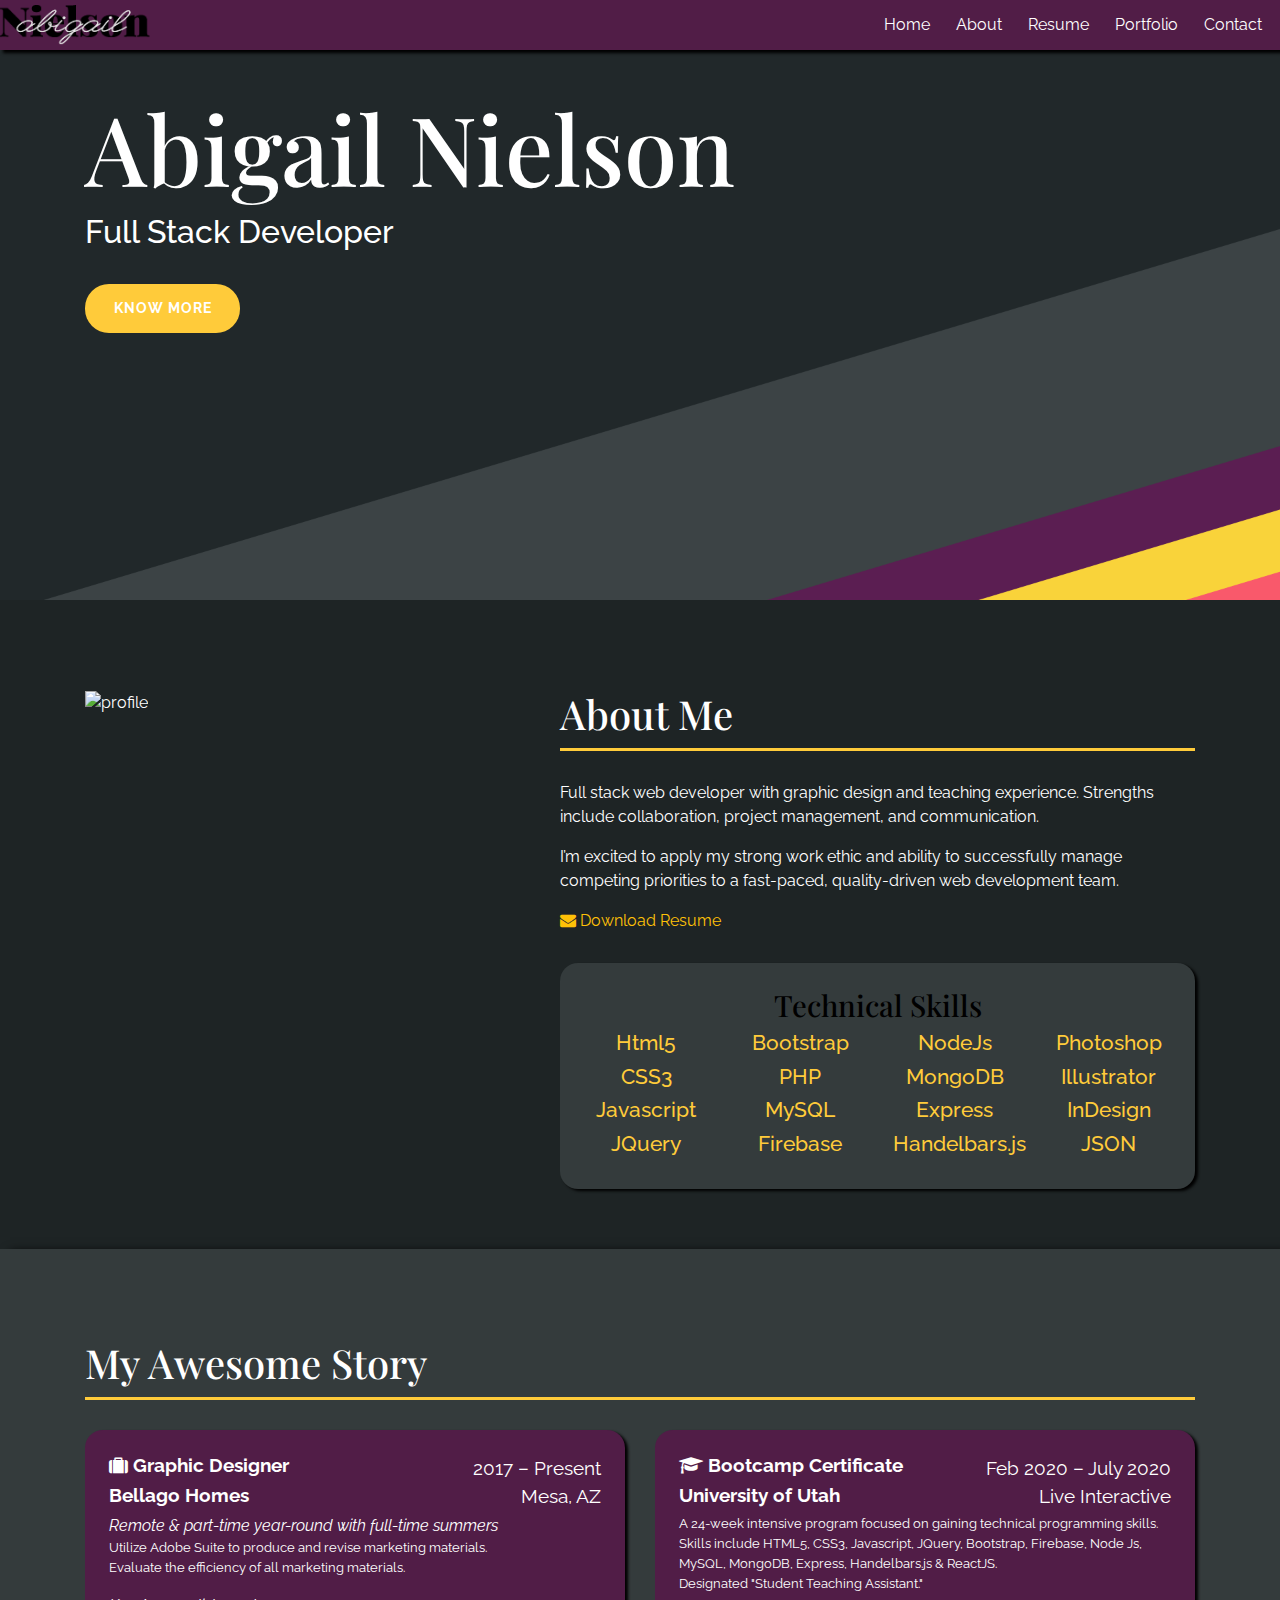
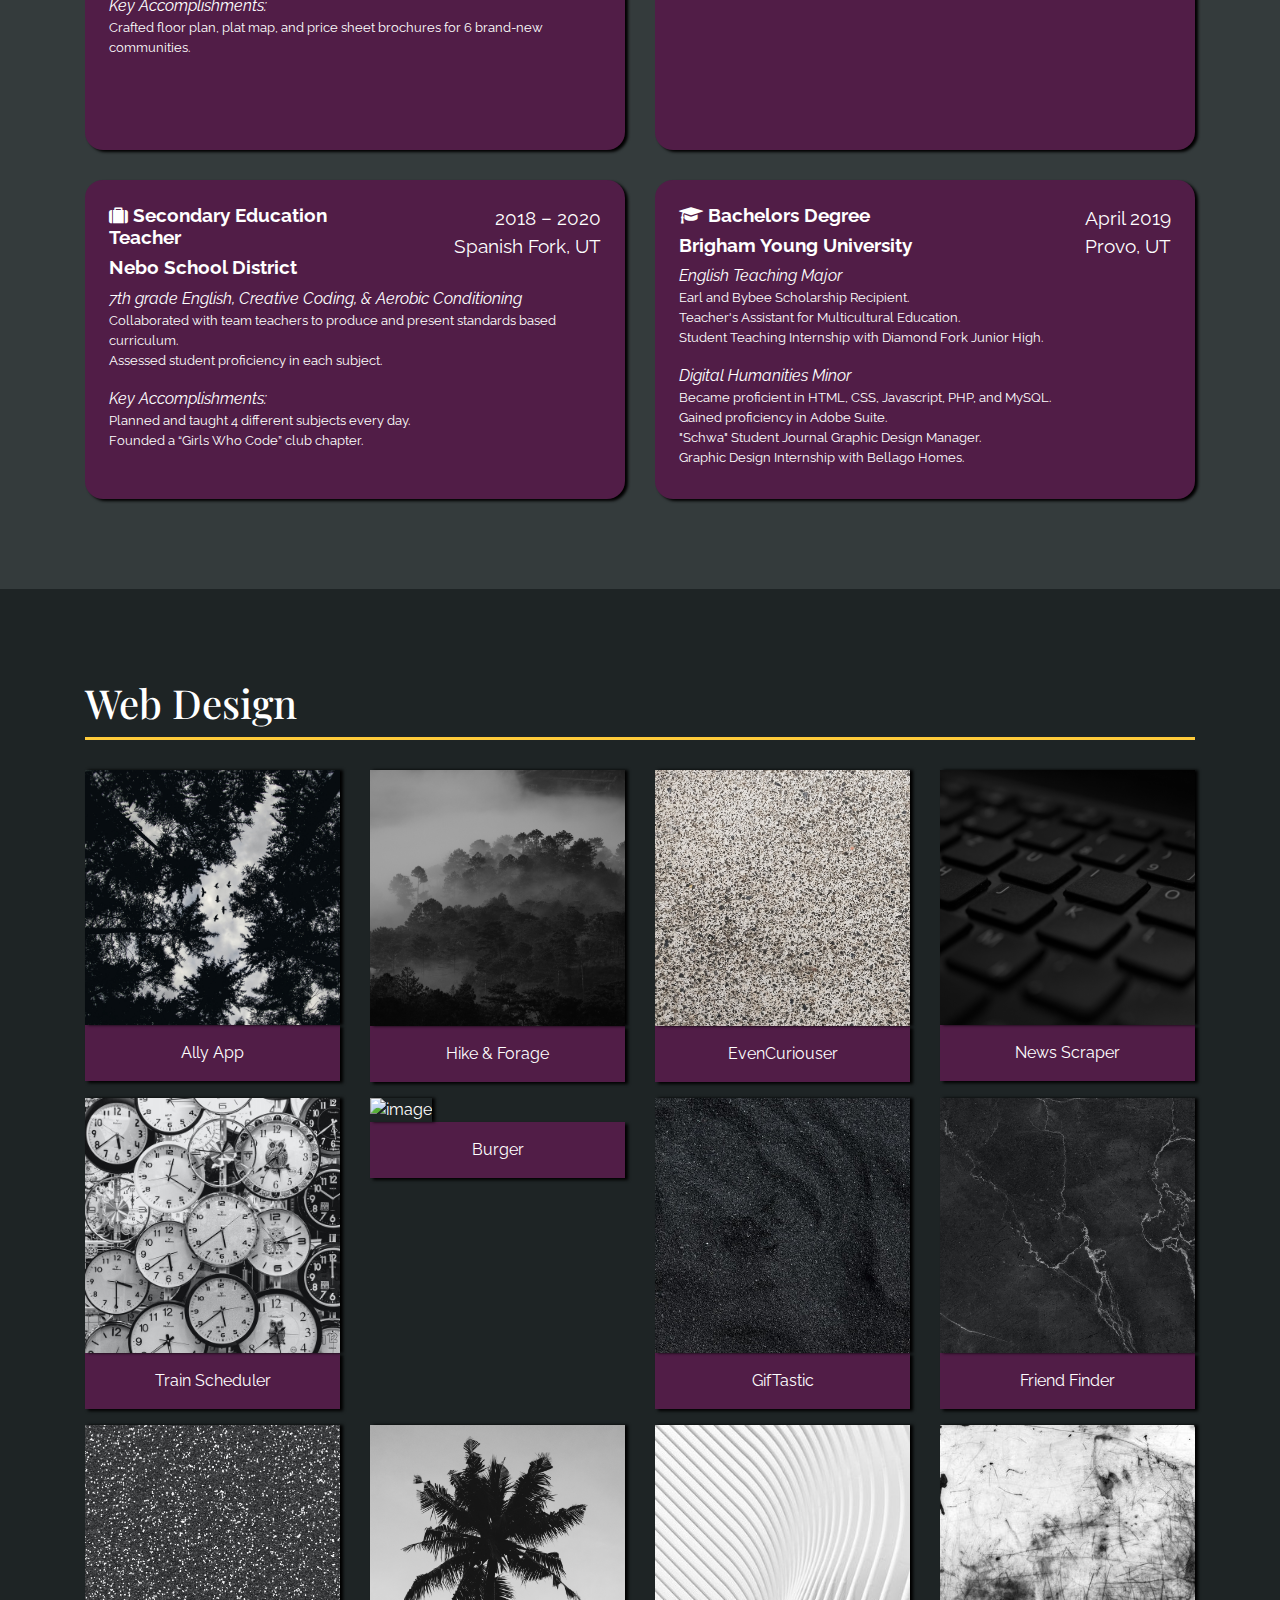
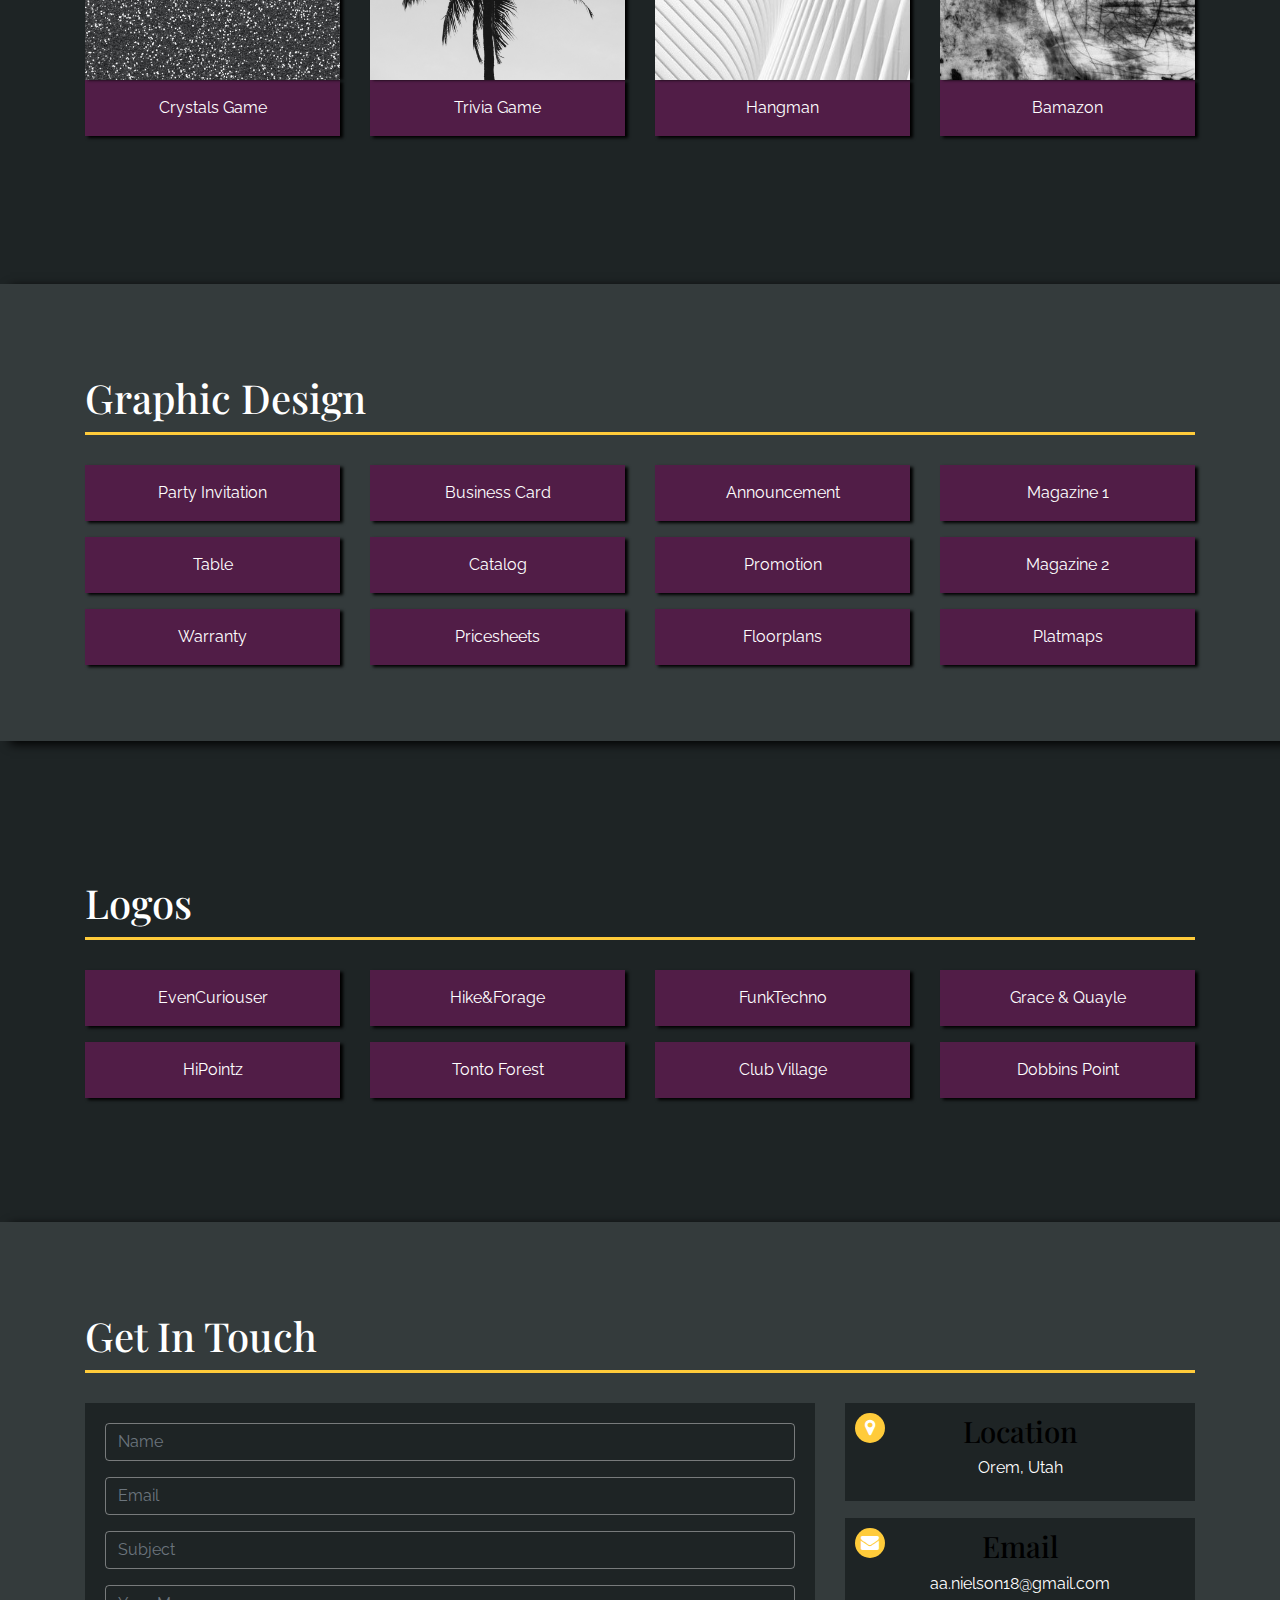
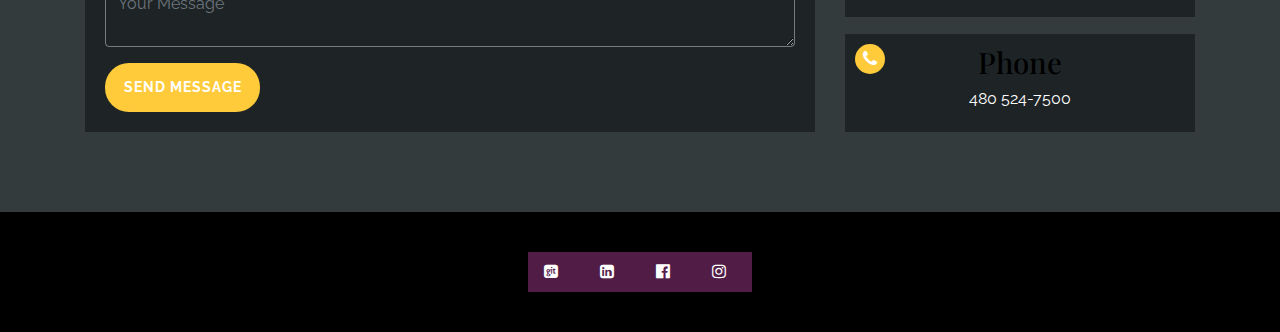
==== commit 33092e02: "finished first carousel modal" ====
--- a/index.html
+++ b/index.html
@@ -1027,7 +1027,7 @@
             <!--Graphic Design section-->
             <div id="graphic-design-1" class="grey-back">
                 <div class="main container mb-5">
-                    <h3 class="text-white">Graphic Design Samples</h3>
+                    <h3 class="text-white">Graphic Design</h3>
                     <!--Row 1-->
                     <div class="row">
                         <div class="col-md-3 portfolio-modal" data-toggle="modal" data-target="#myParty">
@@ -1097,7 +1097,7 @@
                 </div>
                 <!--==================MODALS with project info==================-->
                 <div>
-                    <!--FunkTechno Logo modal-->
+                    <!--Party Invitation modal-->
                     <div id="myParty" class="modal fade" role="dialog">
                         <div class="modal-dialog modal-dialog-centered modal-lg">
                             <!--Modal content-->
@@ -1124,7 +1124,33 @@
                                     <h5>Business Card</h5>
                                 </div>
                                 <div class="modal-body">
-                                    <div class="portfolio-carousel"></div>
+                                    <div id="demoCard" class="portfolio-carousel carousel slide" data-ride="carousel">
+                                        
+                                        <!-- Indicators -->
+                                        <ul class="carousel-indicators">
+                                            <li data-target="#demo" data-slide-to="0" class="active"></li>
+                                            <li data-target="#demo" data-slide-to="1"></li>
+                                        </ul>
+                                        
+                                        <!-- The slideshow -->
+                                        <div class="carousel-inner">
+                                            <div class="carousel-item active">
+                                              <img class="d-block w-100" src="./assets/images/graphic-design/color/school/card-1.png" alt="First slide">
+                                            </div>
+                                            <div class="carousel-item">
+                                              <img class="d-block w-100" src="./assets/images/graphic-design/color/school/card-2.png" alt="Second slide">
+                                            </div>
+                                        </div>
+                                          
+                                          <!-- Left and right controls -->
+                                        <a class="carousel-control-prev" href="#demoCard" data-slide="prev">
+                                            <span class="carousel-control-prev-icon"></span>
+                                        </a>
+                                        <a class="carousel-control-next" href="#demoCard" data-slide="next">
+                                            <span class="carousel-control-next-icon"></span>
+                                        </a>
+
+                                    </div>
                                 </div>
                                 <div class="modal-footer">
                                     <button type="button" class="btn" id="modal-button"
@@ -1317,7 +1343,7 @@
             </div>
             <div id="graphic-design-1" class="black-back">
                 <div class="main container mb-5">
-                    <h3 class="text-white">Logo Work</h3>
+                    <h3 class="text-white">Logos</h3>
                     <!--Row 1-->
                     <div class="row">
                         <div class="col-md-3 portfolio-modal" data-toggle="modal" data-target="#myCuriousLogo">
